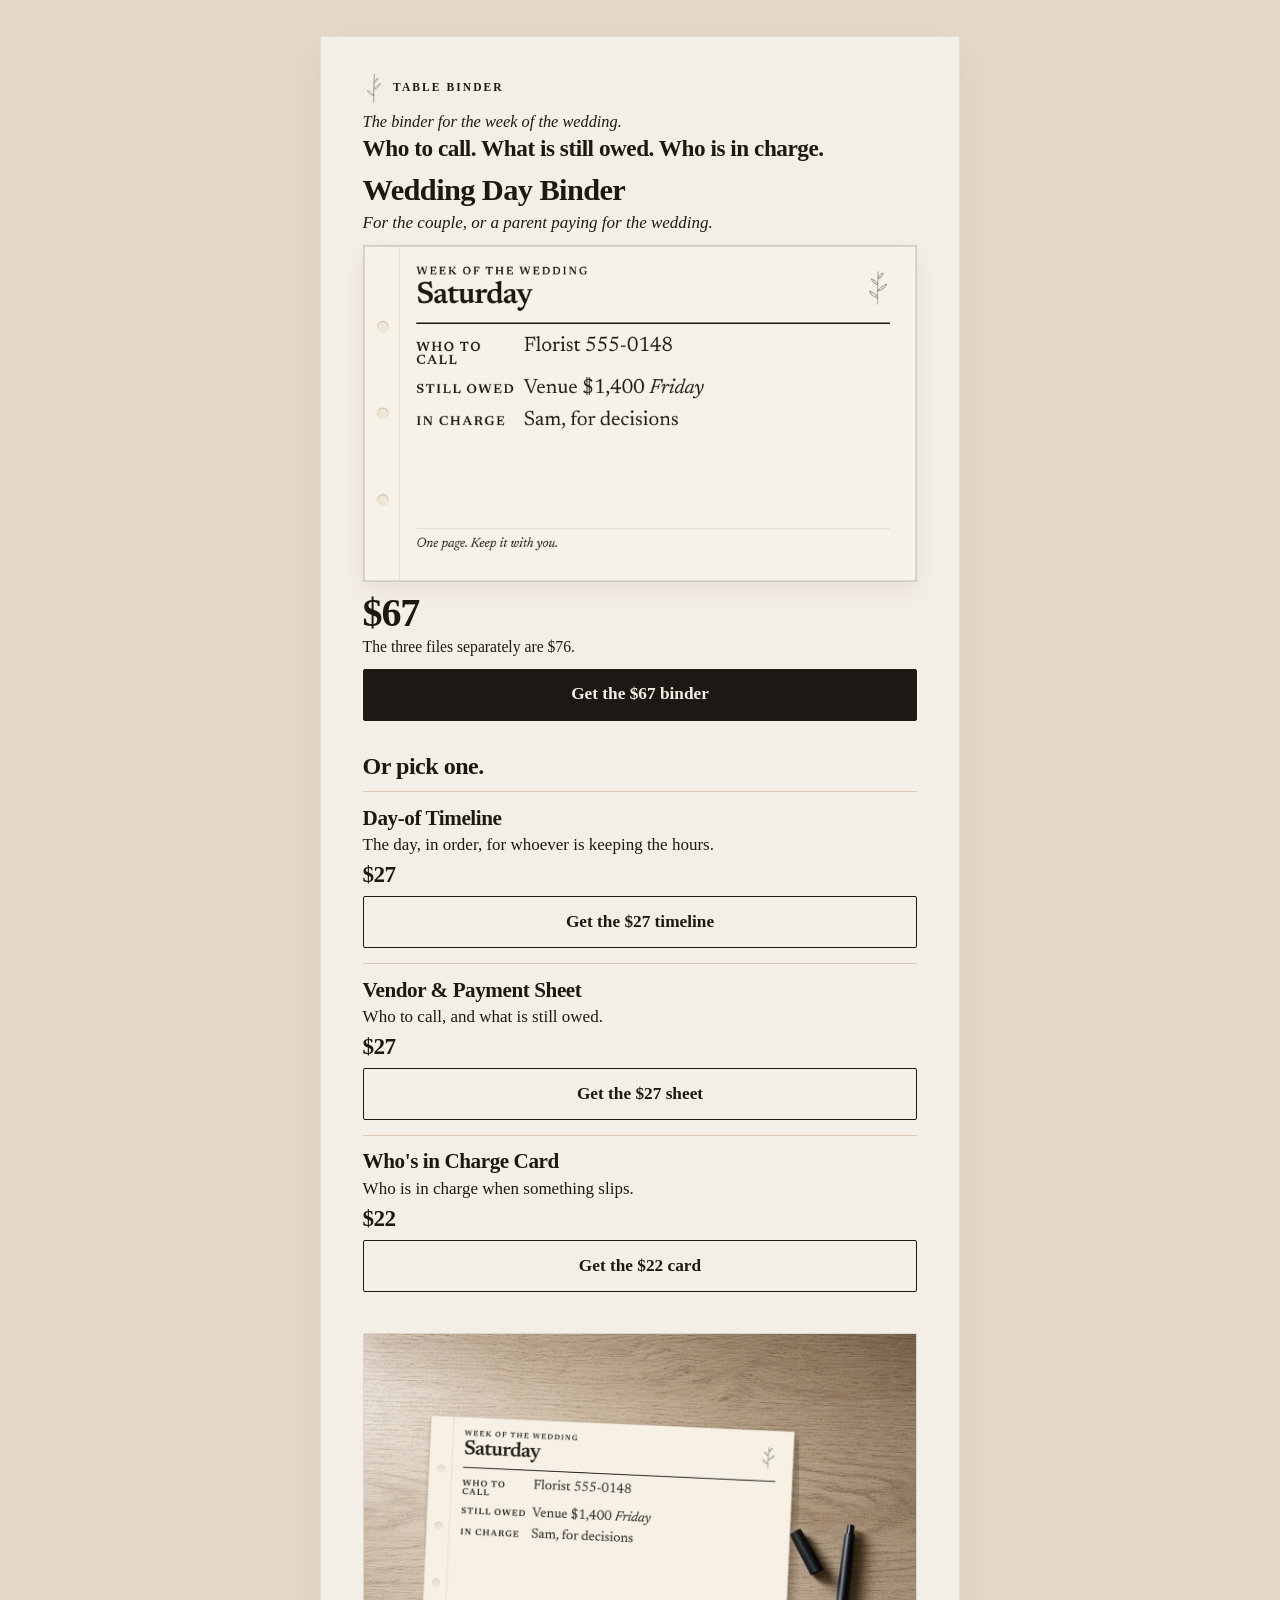
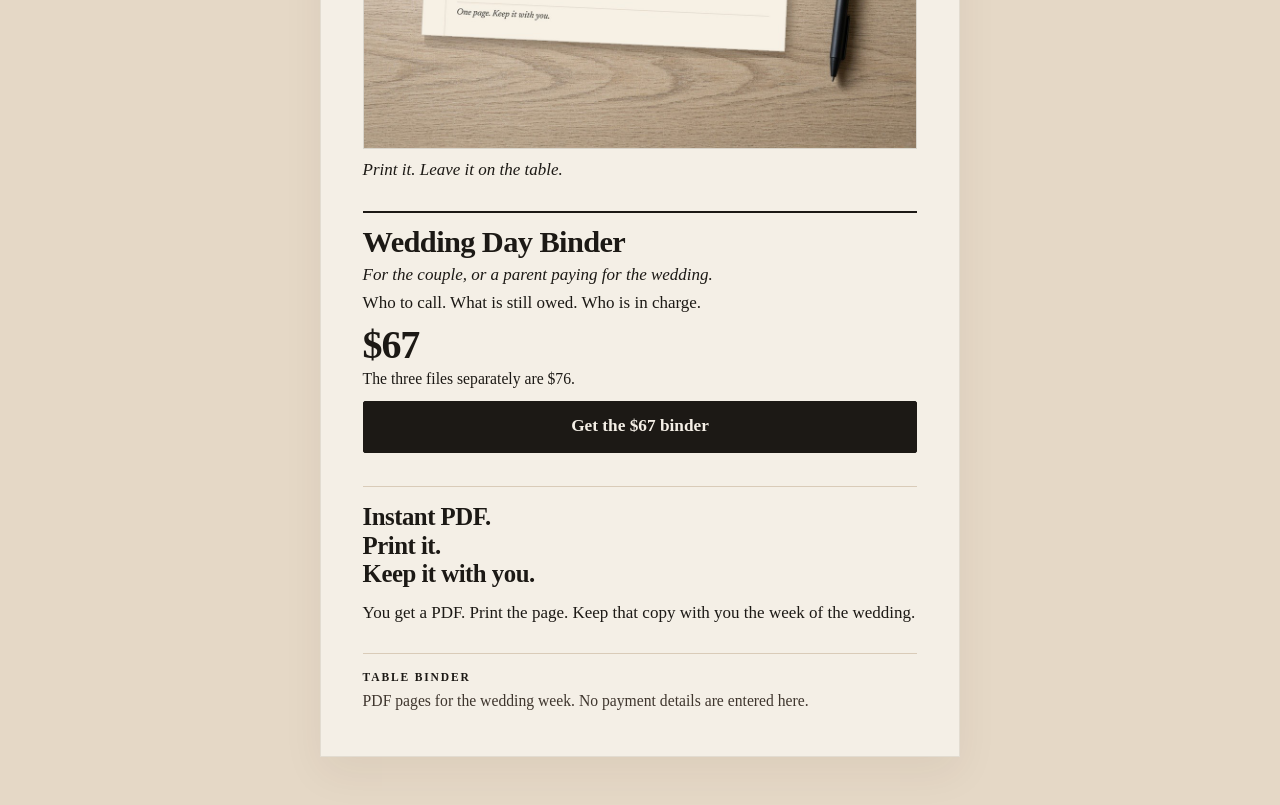
==== index.html @ ec1f790f "Show the binder page before the price and the buy button. The first screen now leads with a readable" ====
<!DOCTYPE html>
<html lang="en">
<head>
  <meta charset="utf-8">
  <meta name="viewport" content="width=device-width, initial-scale=1">
  <meta name="theme-color" content="#f4efe6">
  <meta name="description" content="The binder for the week of the wedding. Who to call, what is still owed, who is in charge. Wedding Day Binder, $67.">
  <title>Table Binder — Wedding Day Binder</title>
  <link rel="icon" href="favicon.svg" type="image/svg+xml">
  <link rel="preload" href="fonts/newsreader-latin-600-normal.woff2" as="font" type="font/woff2" crossorigin>
  <link rel="preload" href="fonts/newsreader-latin-400-normal.woff2" as="font" type="font/woff2" crossorigin>
  <link rel="preload" href="images/binder-cover.png" as="image">
  <link rel="stylesheet" href="styles.css">
</head>
<body>
  <div class="sheet">
    <header class="masthead">
      <svg class="sprig" viewBox="0 0 64 104" aria-hidden="true" focusable="false">
        <g fill="none" stroke="currentColor" stroke-linecap="round" stroke-linejoin="round">
          <path stroke-width="1.6" d="M32 100c-.6-24-.4-48 2-90"/>
          <path stroke-width="1.4" d="M32 78c-10-2-18-8-20-16 7 2 14 7 20 14"/>
          <path stroke-width="1.4" d="M33 58c11-3 18-10 20-18-7 3-13 8-20 15"/>
          <path stroke-width="1.3" d="M33 36c4-8 9-13 12-13-2 6-5 11-10 15"/>
        </g>
      </svg>
      <p class="brand">Table Binder</p>
    </header>

    <p class="week-line">The binder for the week of the wedding.</p>
    <p class="panic">Who to call. What is still owed. Who is in charge.</p>

    <main>
      <article class="pack" id="binder">
        <h1 class="offer-name">Wedding Day Binder</h1>
        <p class="who">For the couple, or a parent paying for the wedding.</p>
        <img class="cover" src="images/binder-cover.png" width="760" height="460" alt="A week-of binder page: who to call, what is still owed, and who is in charge.">
        <p class="price">$67</p>
        <p class="separate">The three files separately are $76.</p>
        <a class="buy" href="#binder" data-checkout="weddingDayBinder" aria-disabled="true">Get the $67 binder</a>
        <p class="checkout-note" hidden>The checkout link for this file has not been added yet.</p>
      </article>

      <section class="singles" aria-labelledby="pick-one">
        <h2 id="pick-one">Or pick one.</h2>

        <article class="single">
          <h3 class="offer-name">Day-of Timeline</h3>
          <p class="what">The day, in order, for whoever is keeping the hours.</p>
          <p class="price">$27</p>
          <a class="buy" href="#binder" data-checkout="dayOfTimeline" aria-disabled="true">Get the $27 timeline</a>
          <p class="checkout-note" hidden>The checkout link for this file has not been added yet.</p>
        </article>

        <article class="single">
          <h3 class="offer-name">Vendor &amp; Payment Sheet</h3>
          <p class="what">Who to call, and what is still owed.</p>
          <p class="price">$27</p>
          <a class="buy" href="#binder" data-checkout="vendorPaymentSheet" aria-disabled="true">Get the $27 sheet</a>
          <p class="checkout-note" hidden>The checkout link for this file has not been added yet.</p>
        </article>

        <article class="single">
          <h3 class="offer-name">Who's in Charge Card</h3>
          <p class="what">Who is in charge when something slips.</p>
          <p class="price">$22</p>
          <a class="buy" href="#binder" data-checkout="whosInChargeCard" aria-disabled="true">Get the $22 card</a>
          <p class="checkout-note" hidden>The checkout link for this file has not been added yet.</p>
        </article>
      </section>

      <figure class="table-shot">
        <img src="images/binder-on-table.jpg" width="1152" height="864" alt="The same binder page on a kitchen table, with a pen beside it." loading="lazy">
        <figcaption>Print it. Leave it on the table.</figcaption>
      </figure>

      <article class="pack pack-again">
        <h2 class="offer-name">Wedding Day Binder</h2>
        <p class="who">For the couple, or a parent paying for the wedding.</p>
        <p class="what">Who to call. What is still owed. Who is in charge.</p>
        <p class="price">$67</p>
        <p class="separate">The three files separately are $76.</p>
        <a class="buy" href="#binder" data-checkout="weddingDayBinder" aria-disabled="true">Get the $67 binder</a>
        <p class="checkout-note" hidden>The checkout link for this file has not been added yet.</p>
      </article>

      <section class="keep" aria-labelledby="keep-heading">
        <h2 id="keep-heading">
          <span>Instant PDF.</span>
          <span>Print it.</span>
          <span>Keep it with you.</span>
        </h2>
        <p>You get a PDF. Print the page. Keep that copy with you the week of the wedding.</p>
      </section>
    </main>

    <footer class="colophon">
      <p class="colophon-name">Table Binder</p>
      <p>PDF pages for the wedding week. No payment details are entered here.</p>
    </footer>
  </div>

  <script src="checkout.config.js"></script>
  <script src="main.js"></script>
</body>
</html>
---- styles.css ----
@font-face {
  font-family: "Newsreader";
  font-style: normal;
  font-weight: 400;
  font-display: swap;
  src: url("fonts/newsreader-latin-400-normal.woff2") format("woff2");
}

@font-face {
  font-family: "Newsreader";
  font-style: italic;
  font-weight: 400;
  font-display: swap;
  src: url("fonts/newsreader-latin-400-italic.woff2") format("woff2");
}

@font-face {
  font-family: "Newsreader";
  font-style: normal;
  font-weight: 600;
  font-display: swap;
  src: url("fonts/newsreader-latin-600-normal.woff2") format("woff2");
}

:root {
  color-scheme: light;
  --paper: #f4efe6;
  --table: #e5d8c6;
  --ink: #1c1915;
  --ink-soft: #3f362e;
  --rule: #d9cbb8;
  --stem: #4a5240;
  --serif: "Newsreader", "Iowan Old Style", Palatino, "Palatino Linotype", "Liberation Serif", Georgia, serif;
}

*,
*::before,
*::after {
  box-sizing: border-box;
}

body {
  margin: 0;
  background: var(--paper);
  color: var(--ink);
  font-family: var(--serif);
  font-size: 1.0625rem;
  font-weight: 400;
  line-height: 1.4;
}

h1,
h2,
h3,
p {
  margin: 0;
}

img {
  max-width: 100%;
  height: auto;
}

::selection {
  background: #e4d3b6;
  color: var(--ink);
}

.sheet {
  min-height: 100vh;
  max-width: 40rem;
  margin: 0 auto;
  padding: 0.85rem 1rem calc(2.5rem + env(safe-area-inset-bottom));
  background-color: var(--paper);
}

.masthead {
  display: flex;
  align-items: center;
  gap: 0.55rem;
  margin-bottom: 0.45rem;
}

.sprig {
  width: 1.35rem;
  height: 2.05rem;
  color: var(--stem);
  flex: none;
}

.brand {
  font-size: 0.72rem;
  font-weight: 600;
  letter-spacing: 0.18em;
  text-transform: uppercase;
}

.week-line {
  font-size: 1.02rem;
  font-style: italic;
  line-height: 1.3;
}

.panic {
  margin: 0.2rem 0 0.7rem;
  font-size: 1.28rem;
  font-weight: 600;
  letter-spacing: -0.02em;
  line-height: 1.2;
}

.pack .offer-name,
.single .offer-name {
  font-weight: 600;
  letter-spacing: -0.02em;
  line-height: 1.1;
}

.pack .offer-name {
  font-size: 1.7rem;
}

.who,
.what {
  margin-top: 0.28rem;
  line-height: 1.3;
}

.who {
  font-style: italic;
}

.cover {
  display: block;
  width: 100%;
  margin-top: 0.7rem;
  border: 1px solid rgba(28, 25, 21, 0.16);
  box-shadow: 0 8px 18px rgba(60, 36, 14, 0.08);
}

.price {
  margin-top: 0.7rem;
  font-weight: 600;
  letter-spacing: -0.03em;
  line-height: 1;
  font-variant-numeric: lining-nums;
}

.pack .price {
  font-size: 2.5rem;
}

.separate {
  margin-top: 0.28rem;
  font-size: 0.98rem;
  line-height: 1.3;
}

.buy {
  display: block;
  margin-top: 0.7rem;
  padding: 0.9rem 1rem;
  border: 1px solid var(--ink);
  border-radius: 2px;
  background: var(--ink);
  color: var(--paper);
  font-family: inherit;
  font-size: 1.08rem;
  font-weight: 600;
  line-height: 1.2;
  text-align: center;
  text-decoration: none;
  font-variant-numeric: lining-nums;
}

.buy:hover {
  background: #322b25;
}

.single .buy {
  background: transparent;
  color: var(--ink);
}

.single .buy:hover {
  background: rgba(28, 25, 21, 0.05);
}

.buy:focus-visible {
  outline: 2px solid var(--ink);
  outline-offset: 3px;
}

.checkout-note {
  margin-top: 0.6rem;
  font-style: italic;
  line-height: 1.35;
}

.singles {
  margin: 2rem 0 1.6rem;
}

#pick-one {
  margin-bottom: 0.7rem;
  font-size: 1.5rem;
  font-weight: 600;
  letter-spacing: -0.02em;
  line-height: 1.15;
}

.single {
  border-top: 1px solid var(--rule);
  padding: 0.9rem 0 0.1rem;
}

.single .offer-name {
  font-size: 1.32rem;
}

.single .price {
  font-size: 1.45rem;
  margin-top: 0.4rem;
}

.single .buy {
  margin-top: 0.65rem;
  margin-bottom: 0.85rem;
}

.table-shot {
  margin: 0 0 1.8rem;
}

.table-shot img {
  display: block;
  width: 100%;
  border: 1px solid rgba(28, 25, 21, 0.12);
}

.table-shot figcaption {
  margin-top: 0.55rem;
  font-style: italic;
}

.pack-again {
  border-top: 2px solid var(--ink);
  padding-top: 0.85rem;
}

.pack-again .what {
  margin-top: 0.35rem;
}

.keep {
  margin-top: 2.1rem;
  padding-top: 1rem;
  border-top: 1px solid var(--rule);
}

#keep-heading {
  font-size: 1.55rem;
  font-weight: 600;
  letter-spacing: -0.02em;
  line-height: 1.15;
}

#keep-heading span {
  display: block;
}

.keep p {
  margin-top: 0.75rem;
}

.colophon {
  margin-top: 1.8rem;
  padding-top: 0.9rem;
  border-top: 1px solid var(--rule);
  color: var(--ink-soft);
  font-size: 0.98rem;
}

.colophon-name {
  margin-bottom: 0.3rem;
  color: var(--ink);
  font-size: 0.72rem;
  font-weight: 600;
  letter-spacing: 0.16em;
  text-transform: uppercase;
}

@media (min-width: 720px) {
  body {
    background: var(--table);
    padding: 2.25rem 1.5rem 3rem;
  }

  .sheet {
    min-height: 0;
    padding: 2.1rem 2.6rem 2.8rem;
    border: 1px solid rgba(70, 48, 24, 0.1);
    box-shadow: 0 16px 40px rgba(70, 42, 16, 0.06);
  }

  .panic {
    font-size: 1.45rem;
  }

  .pack .offer-name {
    font-size: 1.9rem;
  }
}

@media (max-width: 359px) {
  .panic {
    font-size: 1.12rem;
  }

  .pack .offer-name {
    font-size: 1.5rem;
  }

  .pack .price {
    font-size: 2.15rem;
  }
}
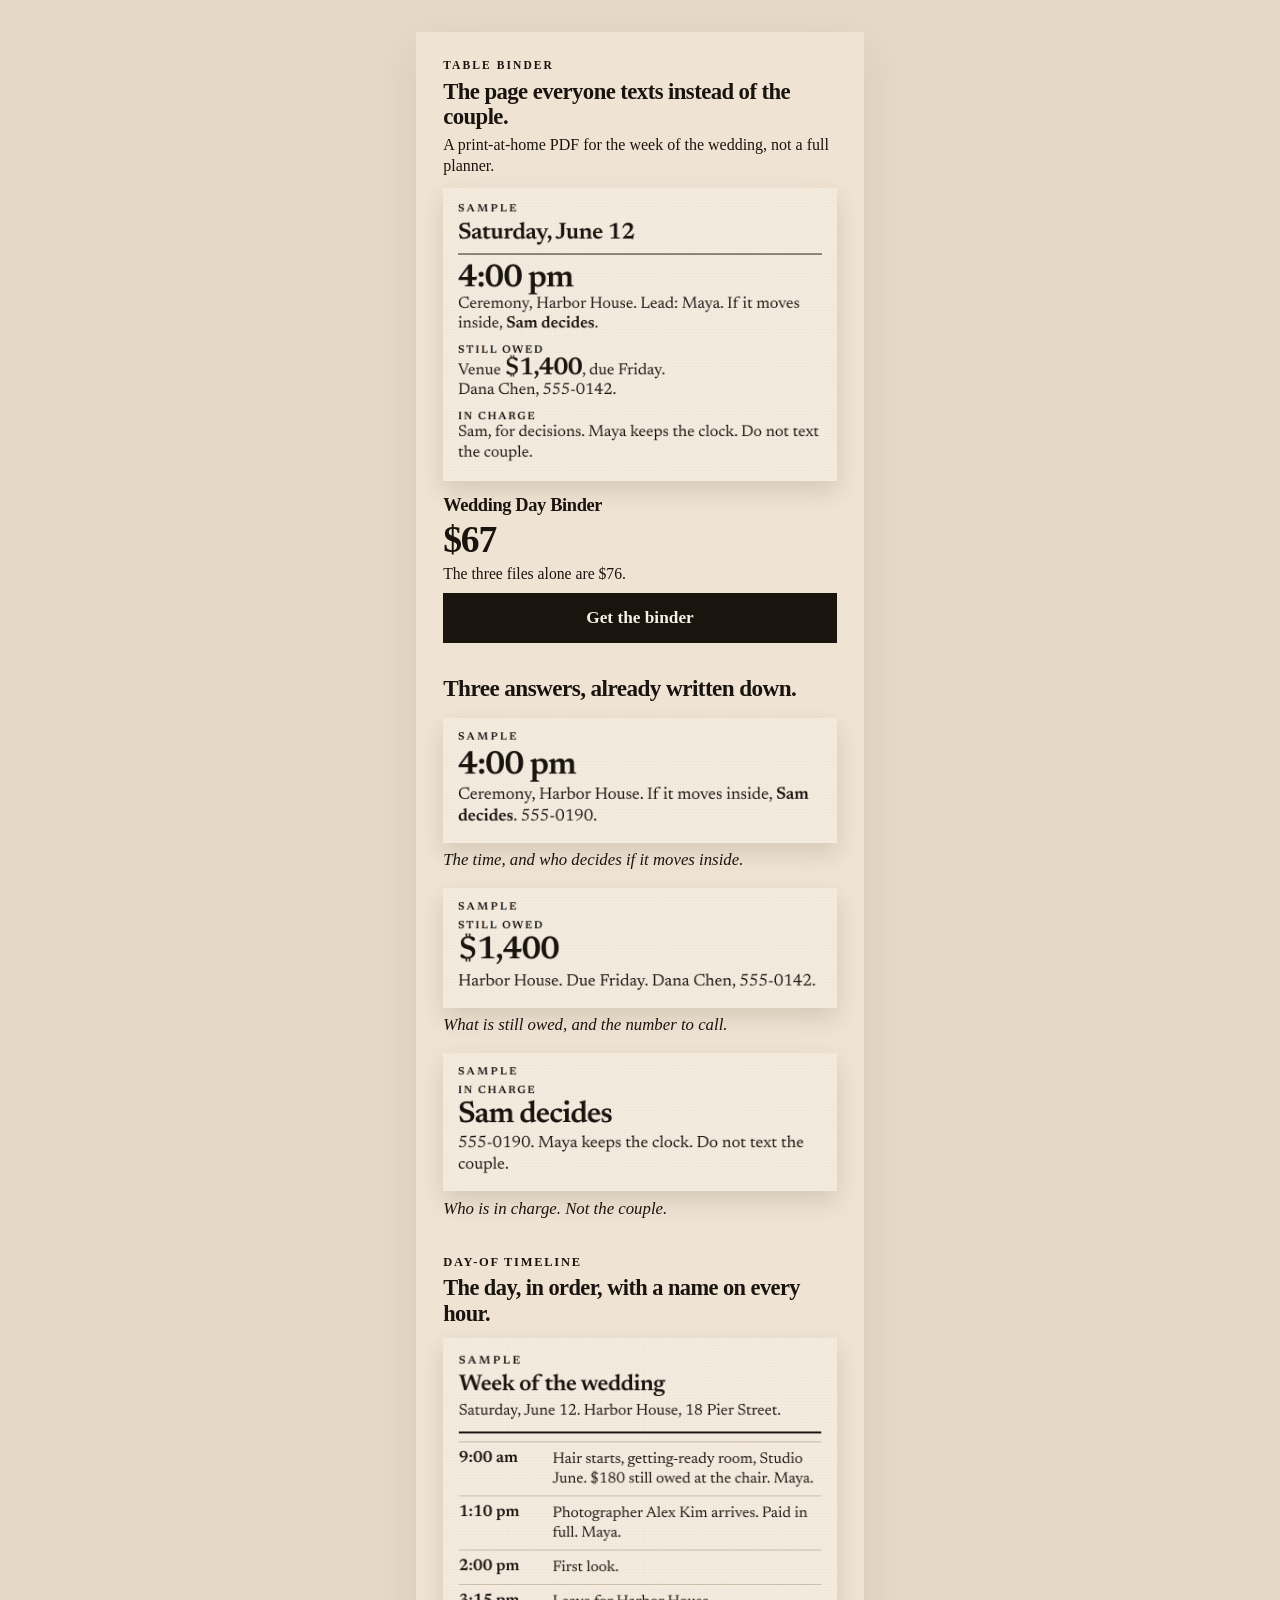
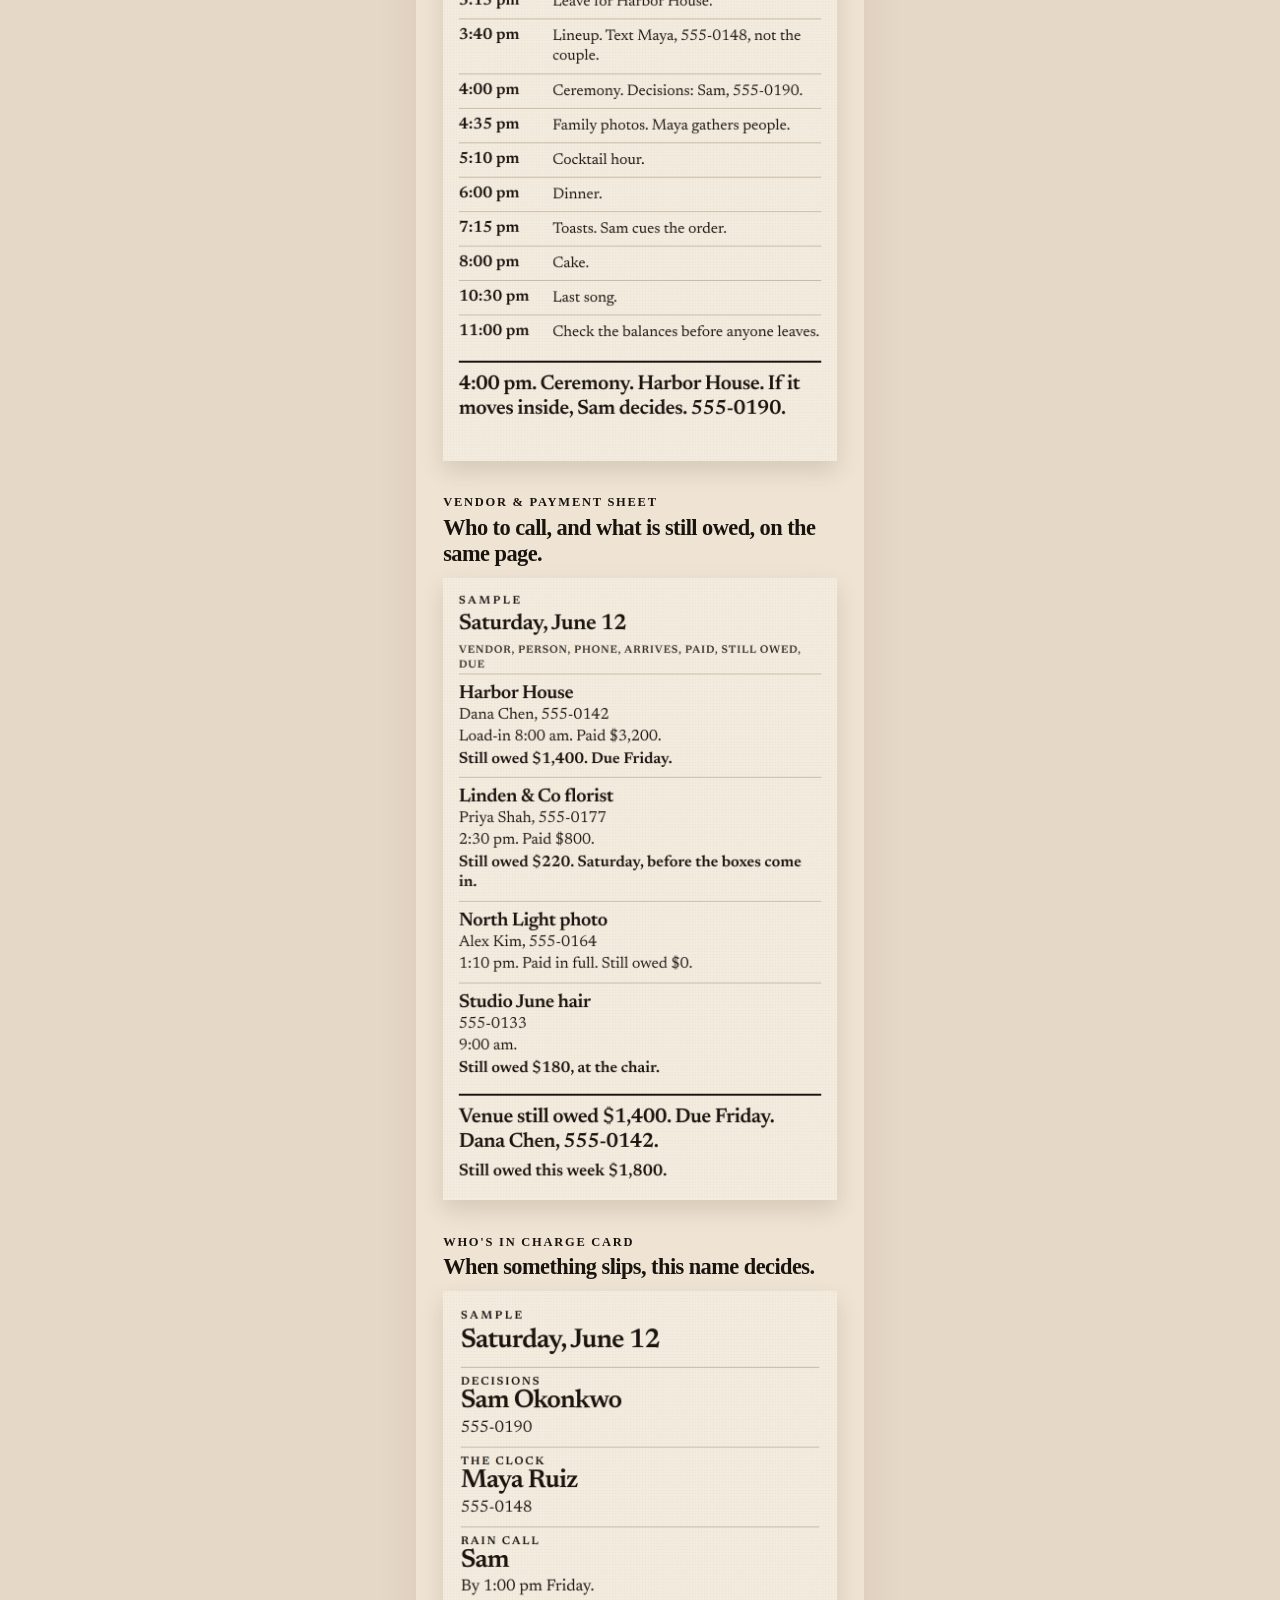
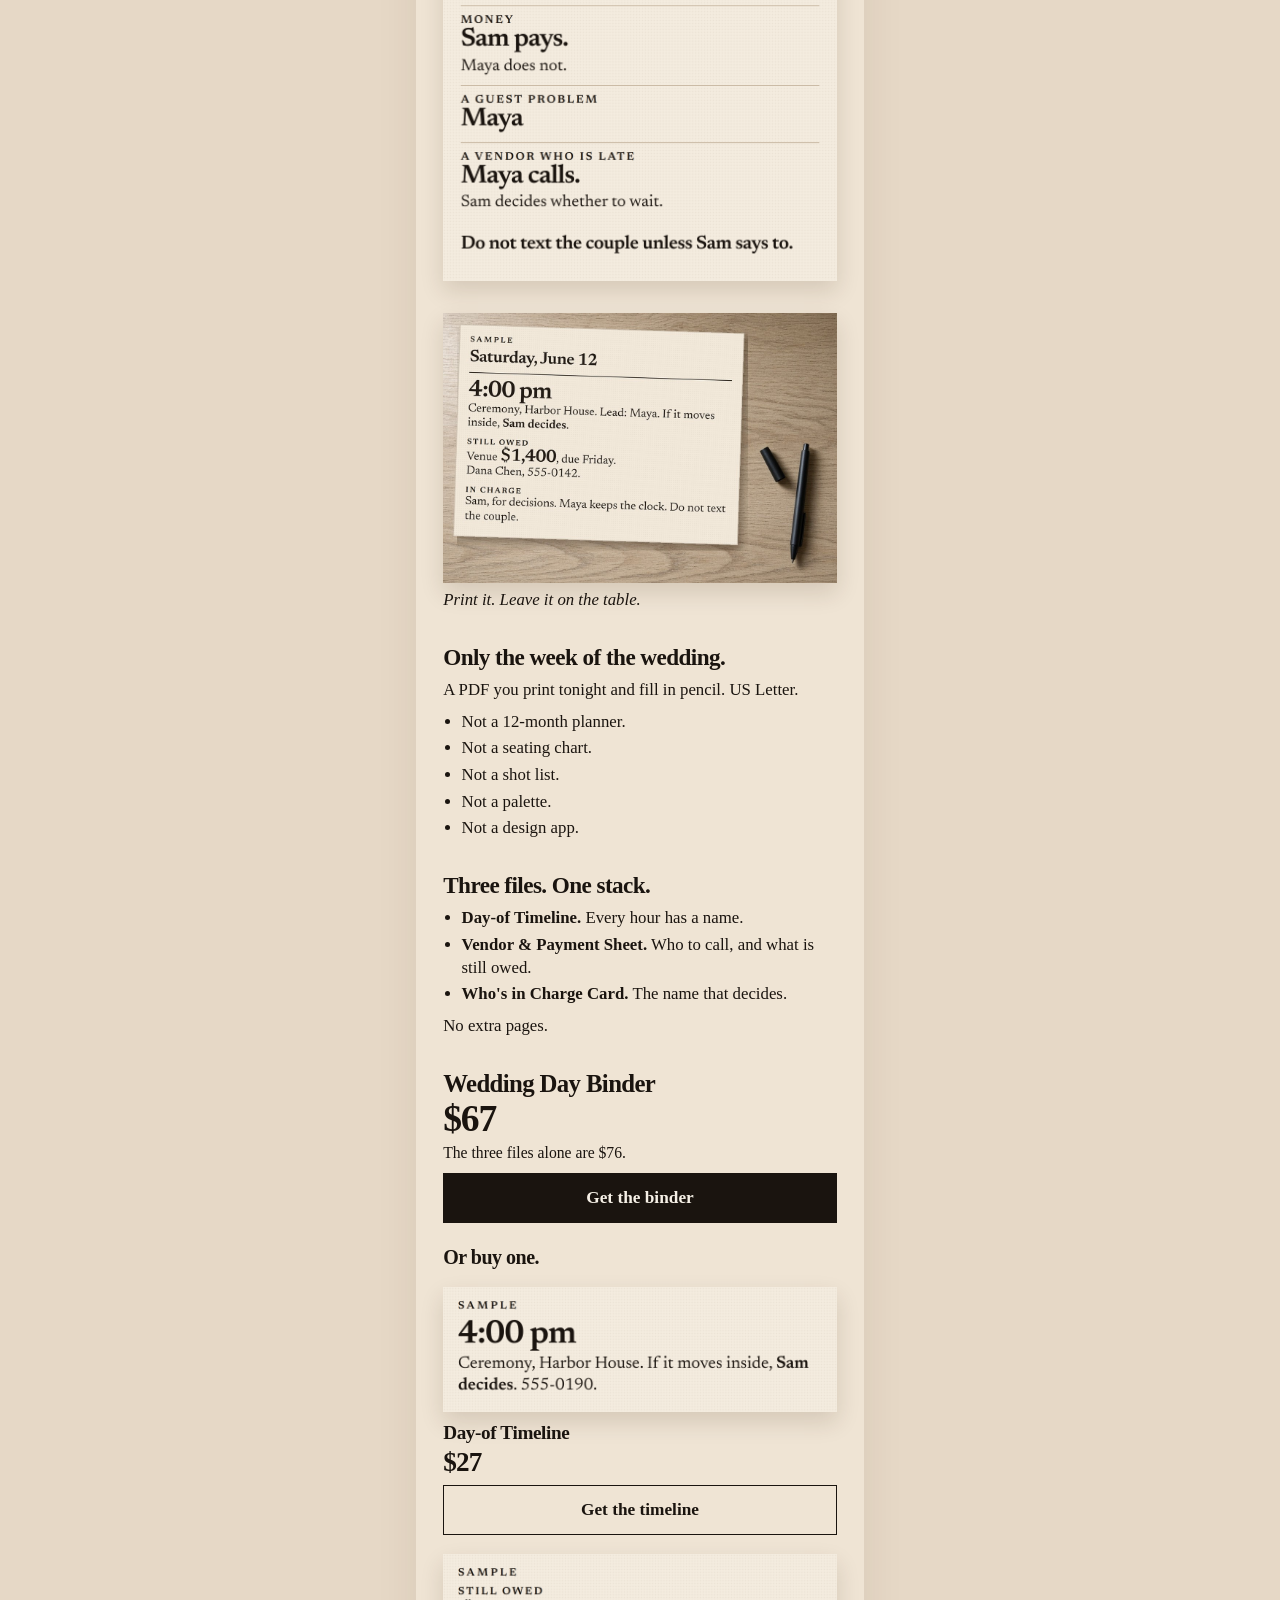
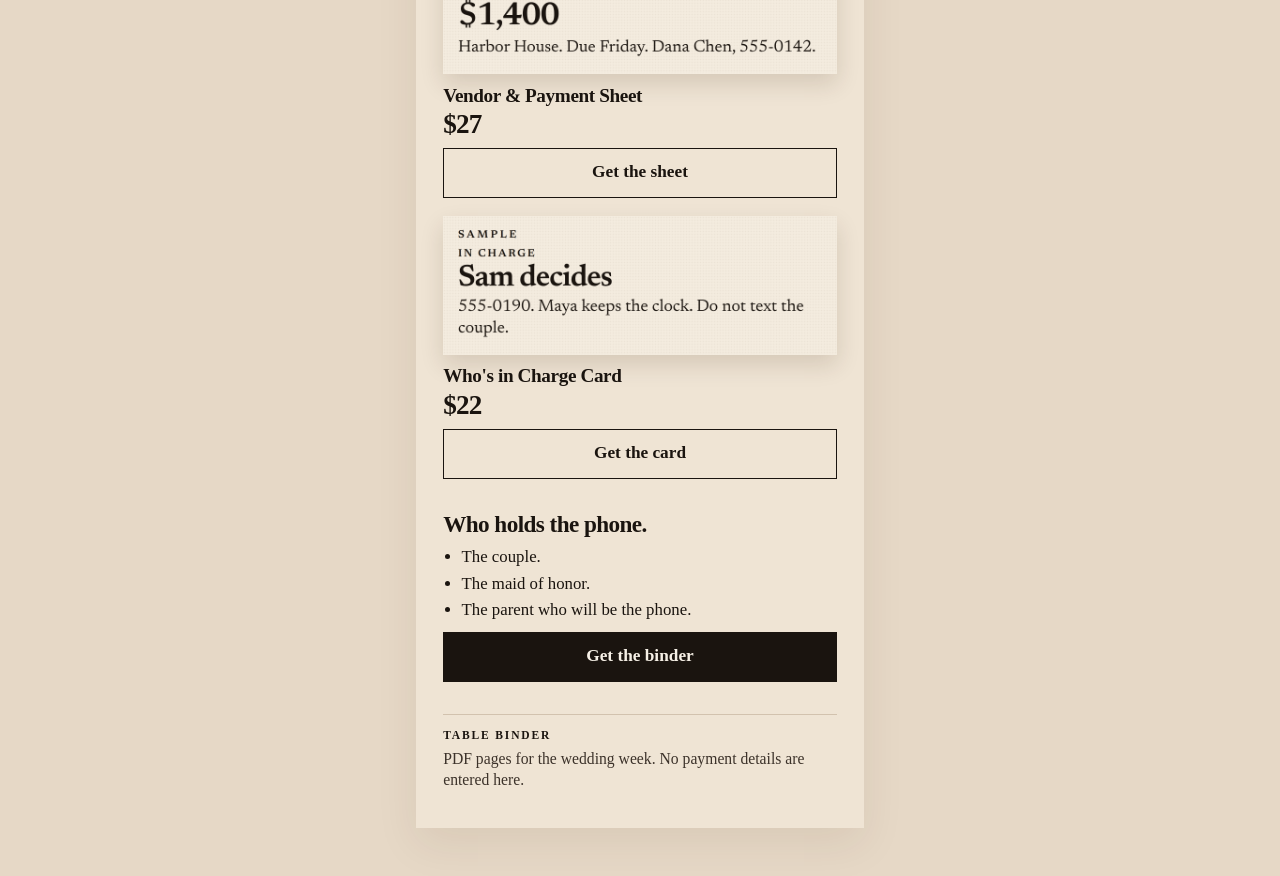
==== commit b48310b3: "Replace the blank sheet with a readable Saturday page. The first screen now shows 4:00 pm, Sam decid" ====
--- a/index.html
+++ b/index.html
@@ -3,93 +3,137 @@
 <head>
   <meta charset="utf-8">
   <meta name="viewport" content="width=device-width, initial-scale=1">
-  <meta name="theme-color" content="#f4efe6">
-  <meta name="description" content="The binder for the week of the wedding. Who to call, what is still owed, who is in charge. Wedding Day Binder, $67.">
+  <meta name="theme-color" content="#e7dccb">
+  <meta name="description" content="The page everyone texts instead of the couple. A print-at-home PDF for the week of the wedding. Wedding Day Binder, $67.">
   <title>Table Binder — Wedding Day Binder</title>
   <link rel="icon" href="favicon.svg" type="image/svg+xml">
   <link rel="preload" href="fonts/newsreader-latin-600-normal.woff2" as="font" type="font/woff2" crossorigin>
   <link rel="preload" href="fonts/newsreader-latin-400-normal.woff2" as="font" type="font/woff2" crossorigin>
-  <link rel="preload" href="images/binder-cover.png" as="image">
+  <link rel="preload" href="images/hero.png" as="image">
   <link rel="stylesheet" href="styles.css">
 </head>
 <body>
   <div class="sheet">
     <header class="masthead">
-      <svg class="sprig" viewBox="0 0 64 104" aria-hidden="true" focusable="false">
-        <g fill="none" stroke="currentColor" stroke-linecap="round" stroke-linejoin="round">
-          <path stroke-width="1.6" d="M32 100c-.6-24-.4-48 2-90"/>
-          <path stroke-width="1.4" d="M32 78c-10-2-18-8-20-16 7 2 14 7 20 14"/>
-          <path stroke-width="1.4" d="M33 58c11-3 18-10 20-18-7 3-13 8-20 15"/>
-          <path stroke-width="1.3" d="M33 36c4-8 9-13 12-13-2 6-5 11-10 15"/>
-        </g>
-      </svg>
       <p class="brand">Table Binder</p>
     </header>
 
-    <p class="week-line">The binder for the week of the wedding.</p>
-    <p class="panic">Who to call. What is still owed. Who is in charge.</p>
-
     <main>
-      <article class="pack" id="binder">
-        <h1 class="offer-name">Wedding Day Binder</h1>
-        <p class="who">For the couple, or a parent paying for the wedding.</p>
-        <img class="cover" src="images/binder-cover.png" width="760" height="460" alt="A week-of binder page: who to call, what is still owed, and who is in charge.">
+      <article class="hero" id="binder">
+        <h1>The page everyone texts instead of the couple.</h1>
+        <p class="dek">A print-at-home PDF for the week of the wedding, not a full planner.</p>
+        <img class="paper" src="images/hero.png" width="1680" height="1252" alt="Sample Saturday, June 12. 4:00 pm ceremony at Harbor House. If it moves inside, Sam decides. Venue still owed $1,400. Dana Chen, 555-0142.">
+        <p class="offer-name">Wedding Day Binder</p>
         <p class="price">$67</p>
-        <p class="separate">The three files separately are $76.</p>
-        <a class="buy" href="#binder" data-checkout="weddingDayBinder" aria-disabled="true">Get the $67 binder</a>
+        <p class="alone">The three files alone are $76.</p>
+        <a class="buy" href="#binder" data-checkout="weddingDayBinder" aria-disabled="true">Get the binder</a>
         <p class="checkout-note" hidden>The checkout link for this file has not been added yet.</p>
       </article>
 
-      <section class="singles" aria-labelledby="pick-one">
-        <h2 id="pick-one">Or pick one.</h2>
+      <section class="answers" aria-labelledby="answers-heading">
+        <h2 id="answers-heading">Three answers, already written down.</h2>
+        <figure>
+          <img class="paper" src="images/crop-time.png" width="1680" height="532" alt="Sample. 4:00 pm ceremony at Harbor House. If it moves inside, Sam decides. 555-0190.">
+          <figcaption>The time, and who decides if it moves inside.</figcaption>
+        </figure>
+        <figure>
+          <img class="paper" src="images/crop-money.png" width="1680" height="512" alt="Sample. Still owed $1,400 to Harbor House, due Friday. Dana Chen, 555-0142.">
+          <figcaption>What is still owed, and the number to call.</figcaption>
+        </figure>
+        <figure>
+          <img class="paper" src="images/crop-charge.png" width="1680" height="592" alt="Sample. Sam decides, 555-0190. Maya keeps the clock. Do not text the couple.">
+          <figcaption>Who is in charge. Not the couple.</figcaption>
+        </figure>
+      </section>
+
+      <section class="doc" id="timeline" aria-labelledby="timeline-heading">
+        <p class="file">Day-of Timeline</p>
+        <h2 id="timeline-heading">The day, in order, with a name on every hour.</h2>
+        <img class="paper" src="images/timeline.png" width="1600" height="2940" alt="Sample Saturday, June 12 timeline at Harbor House, from 9:00 am hair to 11:00 pm. 4:00 pm ceremony. If it moves inside, Sam decides, 555-0190.">
+      </section>
+
+      <section class="doc" id="payments" aria-labelledby="payments-heading">
+        <p class="file">Vendor &amp; Payment Sheet</p>
+        <h2 id="payments-heading">Who to call, and what is still owed, on the same page.</h2>
+        <img class="paper" src="images/payments.png" width="1600" height="2528" alt="Sample payment sheet. Harbor House still owed $1,400, due Friday, Dana Chen 555-0142. Still owed this week $1,800.">
+      </section>
+
+      <section class="doc" id="card" aria-labelledby="card-heading">
+        <p class="file">Who's in Charge Card</p>
+        <h2 id="card-heading">When something slips, this name decides.</h2>
+        <img class="paper" src="images/card.png" width="1600" height="2396" alt="Sample card. Decisions: Sam Okonkwo, 555-0190. The clock: Maya Ruiz, 555-0148. Do not text the couple unless Sam says to.">
+      </section>
+
+      <figure class="table-shot">
+        <img src="images/on-table.jpg" width="1080" height="740" alt="The same Saturday page on a bare wood table, with a pen. 4:00 pm and $1,400 are on the page.">
+        <figcaption>Print it. Leave it on the table.</figcaption>
+      </figure>
+
+      <section class="limits" aria-labelledby="limits-heading">
+        <h2 id="limits-heading">Only the week of the wedding.</h2>
+        <p>A PDF you print tonight and fill in pencil. US Letter.</p>
+        <ul>
+          <li>Not a 12-month planner.</li>
+          <li>Not a seating chart.</li>
+          <li>Not a shot list.</li>
+          <li>Not a palette.</li>
+          <li>Not a design app.</li>
+        </ul>
+      </section>
+
+      <section class="stack" aria-labelledby="stack-heading">
+        <h2 id="stack-heading">Three files. One stack.</h2>
+        <ul>
+          <li><strong>Day-of Timeline.</strong> Every hour has a name.</li>
+          <li><strong>Vendor &amp; Payment Sheet.</strong> Who to call, and what is still owed.</li>
+          <li><strong>Who's in Charge Card.</strong> The name that decides.</li>
+        </ul>
+        <p>No extra pages.</p>
+      </section>
+
+      <section class="again" aria-labelledby="again-heading">
+        <h2 id="again-heading">Wedding Day Binder</h2>
+        <p class="price">$67</p>
+        <p class="alone">The three files alone are $76.</p>
+        <a class="buy" href="#binder" data-checkout="weddingDayBinder" aria-disabled="true">Get the binder</a>
+        <p class="checkout-note" hidden>The checkout link for this file has not been added yet.</p>
+
+        <h3 class="or">Or buy one.</h3>
 
         <article class="single">
-          <h3 class="offer-name">Day-of Timeline</h3>
-          <p class="what">The day, in order, for whoever is keeping the hours.</p>
+          <img class="paper" src="images/crop-time.png" width="1680" height="532" alt="Sample crop of the 4:00 pm ceremony line.">
+          <h3>Day-of Timeline</h3>
           <p class="price">$27</p>
-          <a class="buy" href="#binder" data-checkout="dayOfTimeline" aria-disabled="true">Get the $27 timeline</a>
+          <a class="buy" href="#timeline" data-checkout="dayOfTimeline" aria-disabled="true">Get the timeline</a>
           <p class="checkout-note" hidden>The checkout link for this file has not been added yet.</p>
         </article>
 
         <article class="single">
-          <h3 class="offer-name">Vendor &amp; Payment Sheet</h3>
-          <p class="what">Who to call, and what is still owed.</p>
+          <img class="paper" src="images/crop-money.png" width="1680" height="512" alt="Sample crop of the $1,400 still owed to Harbor House.">
+          <h3>Vendor &amp; Payment Sheet</h3>
           <p class="price">$27</p>
-          <a class="buy" href="#binder" data-checkout="vendorPaymentSheet" aria-disabled="true">Get the $27 sheet</a>
+          <a class="buy" href="#payments" data-checkout="vendorPaymentSheet" aria-disabled="true">Get the sheet</a>
           <p class="checkout-note" hidden>The checkout link for this file has not been added yet.</p>
         </article>
 
         <article class="single">
-          <h3 class="offer-name">Who's in Charge Card</h3>
-          <p class="what">Who is in charge when something slips.</p>
+          <img class="paper" src="images/crop-charge.png" width="1680" height="592" alt="Sample crop. Sam decides. 555-0190.">
+          <h3>Who's in Charge Card</h3>
           <p class="price">$22</p>
-          <a class="buy" href="#binder" data-checkout="whosInChargeCard" aria-disabled="true">Get the $22 card</a>
+          <a class="buy" href="#card" data-checkout="whosInChargeCard" aria-disabled="true">Get the card</a>
           <p class="checkout-note" hidden>The checkout link for this file has not been added yet.</p>
         </article>
       </section>
 
-      <figure class="table-shot">
-        <img src="images/binder-on-table.jpg" width="1152" height="864" alt="The same binder page on a kitchen table, with a pen beside it." loading="lazy">
-        <figcaption>Print it. Leave it on the table.</figcaption>
-      </figure>
-
-      <article class="pack pack-again">
-        <h2 class="offer-name">Wedding Day Binder</h2>
-        <p class="who">For the couple, or a parent paying for the wedding.</p>
-        <p class="what">Who to call. What is still owed. Who is in charge.</p>
-        <p class="price">$67</p>
-        <p class="separate">The three files separately are $76.</p>
-        <a class="buy" href="#binder" data-checkout="weddingDayBinder" aria-disabled="true">Get the $67 binder</a>
+      <section class="who" aria-labelledby="who-heading">
+        <h2 id="who-heading">Who holds the phone.</h2>
+        <ul>
+          <li>The couple.</li>
+          <li>The maid of honor.</li>
+          <li>The parent who will be the phone.</li>
+        </ul>
+        <a class="buy" href="#binder" data-checkout="weddingDayBinder" aria-disabled="true">Get the binder</a>
         <p class="checkout-note" hidden>The checkout link for this file has not been added yet.</p>
-      </article>
-
-      <section class="keep" aria-labelledby="keep-heading">
-        <h2 id="keep-heading">
-          <span>Instant PDF.</span>
-          <span>Print it.</span>
-          <span>Keep it with you.</span>
-        </h2>
-        <p>You get a PDF. Print the page. Keep that copy with you the week of the wedding.</p>
       </section>
     </main>
 
@@ -98,7 +142,6 @@
       <p>PDF pages for the wedding week. No payment details are entered here.</p>
     </footer>
   </div>
-
   <script src="checkout.config.js"></script>
   <script src="main.js"></script>
 </body>
--- a/styles.css
+++ b/styles.css
@@ -24,68 +24,42 @@
 
 :root {
   color-scheme: light;
-  --paper: #f4efe6;
-  --table: #e5d8c6;
-  --ink: #1c1915;
-  --ink-soft: #3f362e;
-  --rule: #d9cbb8;
-  --stem: #4a5240;
-  --serif: "Newsreader", "Iowan Old Style", Palatino, "Palatino Linotype", "Liberation Serif", Georgia, serif;
+  --room: #e6d8c6;
+  --sheet: #efe4d4;
+  --ink: #1a140f;
+  --soft: #3c322a;
+  --rule: #d2c2ae;
+  --serif: "Newsreader", Palatino, "Palatino Linotype", Georgia, serif;
 }
 
 *,
 *::before,
-*::after {
-  box-sizing: border-box;
-}
+*::after { box-sizing: border-box; }
 
 body {
   margin: 0;
-  background: var(--paper);
+  background: var(--room);
   color: var(--ink);
   font-family: var(--serif);
-  font-size: 1.0625rem;
-  font-weight: 400;
-  line-height: 1.4;
-}
-
-h1,
-h2,
-h3,
-p {
-  margin: 0;
-}
-
-img {
-  max-width: 100%;
-  height: auto;
-}
-
-::selection {
-  background: #e4d3b6;
-  color: var(--ink);
-}
+  font-size: 1.05rem;
+  line-height: 1.35;
+  font-variant-numeric: lining-nums;
+}
+
+h1, h2, h3, p, ul, figure { margin: 0; }
+
+img { max-width: 100%; height: auto; }
+
+ul { padding-left: 1.15rem; }
+
+li + li { margin-top: 0.25rem; }
 
 .sheet {
+  max-width: 28rem;
+  margin: 0 auto;
+  padding: 0.7rem 0.85rem calc(2.4rem + env(safe-area-inset-bottom));
+  background: var(--sheet);
   min-height: 100vh;
-  max-width: 40rem;
-  margin: 0 auto;
-  padding: 0.85rem 1rem calc(2.5rem + env(safe-area-inset-bottom));
-  background-color: var(--paper);
-}
-
-.masthead {
-  display: flex;
-  align-items: center;
-  gap: 0.55rem;
-  margin-bottom: 0.45rem;
-}
-
-.sprig {
-  width: 1.35rem;
-  height: 2.05rem;
-  color: var(--stem);
-  flex: none;
 }
 
 .brand {
@@ -95,86 +69,71 @@
   text-transform: uppercase;
 }
 
-.week-line {
-  font-size: 1.02rem;
-  font-style: italic;
+.hero h1 {
+  margin-top: 0.35rem;
+  font-size: 1.42rem;
+  font-weight: 600;
+  letter-spacing: -0.025em;
+  line-height: 1.12;
+}
+
+.dek {
+  margin-top: 0.35rem;
+  font-size: 1rem;
   line-height: 1.3;
 }
 
-.panic {
-  margin: 0.2rem 0 0.7rem;
-  font-size: 1.28rem;
-  font-weight: 600;
-  letter-spacing: -0.02em;
-  line-height: 1.2;
-}
-
-.pack .offer-name,
-.single .offer-name {
-  font-weight: 600;
-  letter-spacing: -0.02em;
-  line-height: 1.1;
-}
-
-.pack .offer-name {
-  font-size: 1.7rem;
-}
-
-.who,
-.what {
-  margin-top: 0.28rem;
-  line-height: 1.3;
-}
-
-.who {
-  font-style: italic;
-}
-
-.cover {
+.paper {
   display: block;
   width: 100%;
   margin-top: 0.7rem;
-  border: 1px solid rgba(28, 25, 21, 0.16);
-  box-shadow: 0 8px 18px rgba(60, 36, 14, 0.08);
+  box-shadow: 0 10px 22px rgba(55, 32, 12, 0.14);
+}
+
+.offer-name,
+.file {
+  font-weight: 600;
+  letter-spacing: -0.02em;
+}
+
+.hero .offer-name {
+  margin-top: 0.75rem;
+  font-size: 1.15rem;
 }
 
 .price {
-  margin-top: 0.7rem;
+  margin-top: 0.15rem;
+  font-size: 2.35rem;
   font-weight: 600;
   letter-spacing: -0.03em;
   line-height: 1;
-  font-variant-numeric: lining-nums;
-}
-
-.pack .price {
-  font-size: 2.5rem;
-}
-
-.separate {
+}
+
+.alone {
   margin-top: 0.28rem;
   font-size: 0.98rem;
-  line-height: 1.3;
 }
 
 .buy {
   display: block;
-  margin-top: 0.7rem;
-  padding: 0.9rem 1rem;
+  margin-top: 0.6rem;
+  padding: 0.85rem 1rem;
   border: 1px solid var(--ink);
-  border-radius: 2px;
   background: var(--ink);
-  color: var(--paper);
+  color: #f6f0e6;
   font-family: inherit;
   font-size: 1.08rem;
   font-weight: 600;
   line-height: 1.2;
   text-align: center;
   text-decoration: none;
-  font-variant-numeric: lining-nums;
-}
-
-.buy:hover {
-  background: #322b25;
+}
+
+.buy:hover { background: #32281f; }
+
+.buy:focus-visible {
+  outline: 2px solid var(--ink);
+  outline-offset: 3px;
 }
 
 .single .buy {
@@ -182,107 +141,103 @@
   color: var(--ink);
 }
 
-.single .buy:hover {
-  background: rgba(28, 25, 21, 0.05);
-}
-
-.buy:focus-visible {
-  outline: 2px solid var(--ink);
-  outline-offset: 3px;
-}
+.single .buy:hover { background: rgba(26, 20, 15, 0.05); }
 
 .checkout-note {
-  margin-top: 0.6rem;
+  margin-top: 0.5rem;
   font-style: italic;
-  line-height: 1.35;
-}
-
-.singles {
-  margin: 2rem 0 1.6rem;
-}
-
-#pick-one {
-  margin-bottom: 0.7rem;
-  font-size: 1.5rem;
-  font-weight: 600;
-  letter-spacing: -0.02em;
+}
+
+.answers { margin-top: 2rem; }
+
+.answers h2,
+.doc h2,
+.limits h2,
+.stack h2,
+.again h2,
+.who h2,
+.or {
+  font-weight: 600;
+  letter-spacing: -0.025em;
   line-height: 1.15;
 }
 
-.single {
-  border-top: 1px solid var(--rule);
-  padding: 0.9rem 0 0.1rem;
-}
-
-.single .offer-name {
-  font-size: 1.32rem;
-}
-
-.single .price {
-  font-size: 1.45rem;
+.answers h2 { font-size: 1.45rem; }
+
+.answers figure { margin-top: 1rem; }
+
+.answers figcaption,
+.table-shot figcaption {
   margin-top: 0.4rem;
-}
-
-.single .buy {
-  margin-top: 0.65rem;
-  margin-bottom: 0.85rem;
-}
-
-.table-shot {
-  margin: 0 0 1.8rem;
-}
+  font-style: italic;
+}
+
+.doc { margin-top: 2.1rem; }
+
+.file {
+  font-size: 0.78rem;
+  letter-spacing: 0.14em;
+  text-transform: uppercase;
+}
+
+.doc h2 {
+  margin-top: 0.25rem;
+  font-size: 1.4rem;
+}
+
+.table-shot { margin-top: 2rem; }
 
 .table-shot img {
   display: block;
   width: 100%;
-  border: 1px solid rgba(28, 25, 21, 0.12);
-}
-
-.table-shot figcaption {
+  box-shadow: 0 10px 22px rgba(55, 32, 12, 0.14);
+}
+
+.limits,
+.stack,
+.again,
+.who { margin-top: 2rem; }
+
+.limits h2,
+.stack h2,
+.who h2 { font-size: 1.45rem; }
+
+.limits p,
+.stack p,
+.limits ul,
+.stack ul,
+.who ul { margin-top: 0.55rem; }
+
+.again h2 { font-size: 1.55rem; }
+
+.or {
+  margin-top: 1.4rem;
+  font-size: 1.25rem;
+}
+
+.single { margin-top: 1.15rem; }
+
+.single .paper { margin-top: 0; }
+
+.single h3 {
   margin-top: 0.55rem;
-  font-style: italic;
-}
-
-.pack-again {
-  border-top: 2px solid var(--ink);
+  font-size: 1.2rem;
+  font-weight: 600;
+  letter-spacing: -0.02em;
+}
+
+.single .price { font-size: 1.7rem; }
+
+.colophon {
+  margin-top: 2rem;
   padding-top: 0.85rem;
-}
-
-.pack-again .what {
-  margin-top: 0.35rem;
-}
-
-.keep {
-  margin-top: 2.1rem;
-  padding-top: 1rem;
   border-top: 1px solid var(--rule);
-}
-
-#keep-heading {
-  font-size: 1.55rem;
-  font-weight: 600;
-  letter-spacing: -0.02em;
-  line-height: 1.15;
-}
-
-#keep-heading span {
-  display: block;
-}
-
-.keep p {
-  margin-top: 0.75rem;
-}
-
-.colophon {
-  margin-top: 1.8rem;
-  padding-top: 0.9rem;
-  border-top: 1px solid var(--rule);
-  color: var(--ink-soft);
+  color: var(--soft);
   font-size: 0.98rem;
 }
 
 .colophon-name {
-  margin-bottom: 0.3rem;
+  margin-bottom: 0.25rem;
   color: var(--ink);
   font-size: 0.72rem;
   font-weight: 600;
@@ -290,38 +245,11 @@
   text-transform: uppercase;
 }
 
-@media (min-width: 720px) {
-  body {
-    background: var(--table);
-    padding: 2.25rem 1.5rem 3rem;
-  }
-
+@media (min-width: 760px) {
+  body { padding: 2rem 1.25rem 3rem; }
   .sheet {
     min-height: 0;
-    padding: 2.1rem 2.6rem 2.8rem;
-    border: 1px solid rgba(70, 48, 24, 0.1);
-    box-shadow: 0 16px 40px rgba(70, 42, 16, 0.06);
+    padding: 1.6rem 1.7rem 2.4rem;
+    box-shadow: 0 16px 40px rgba(70, 42, 16, 0.08);
   }
-
-  .panic {
-    font-size: 1.45rem;
-  }
-
-  .pack .offer-name {
-    font-size: 1.9rem;
-  }
-}
-
-@media (max-width: 359px) {
-  .panic {
-    font-size: 1.12rem;
-  }
-
-  .pack .offer-name {
-    font-size: 1.5rem;
-  }
-
-  .pack .price {
-    font-size: 2.15rem;
-  }
-}
+}
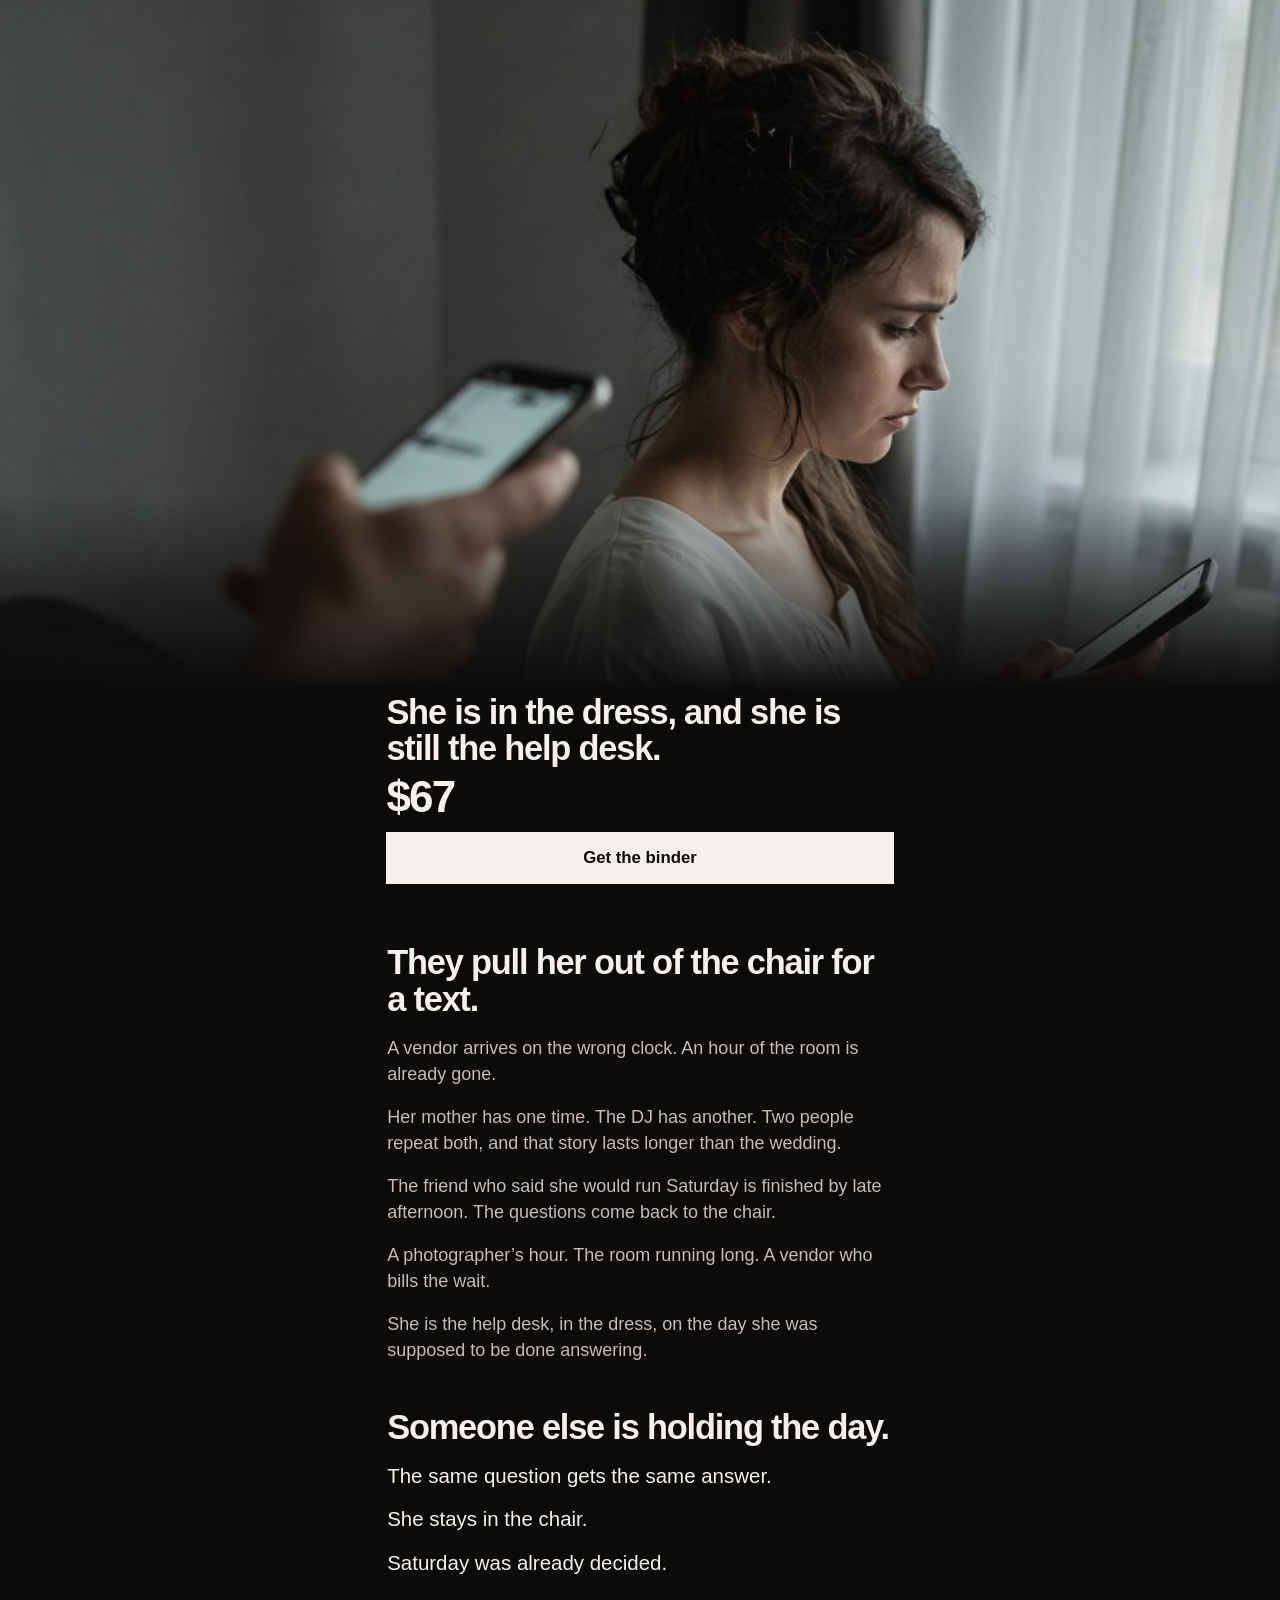
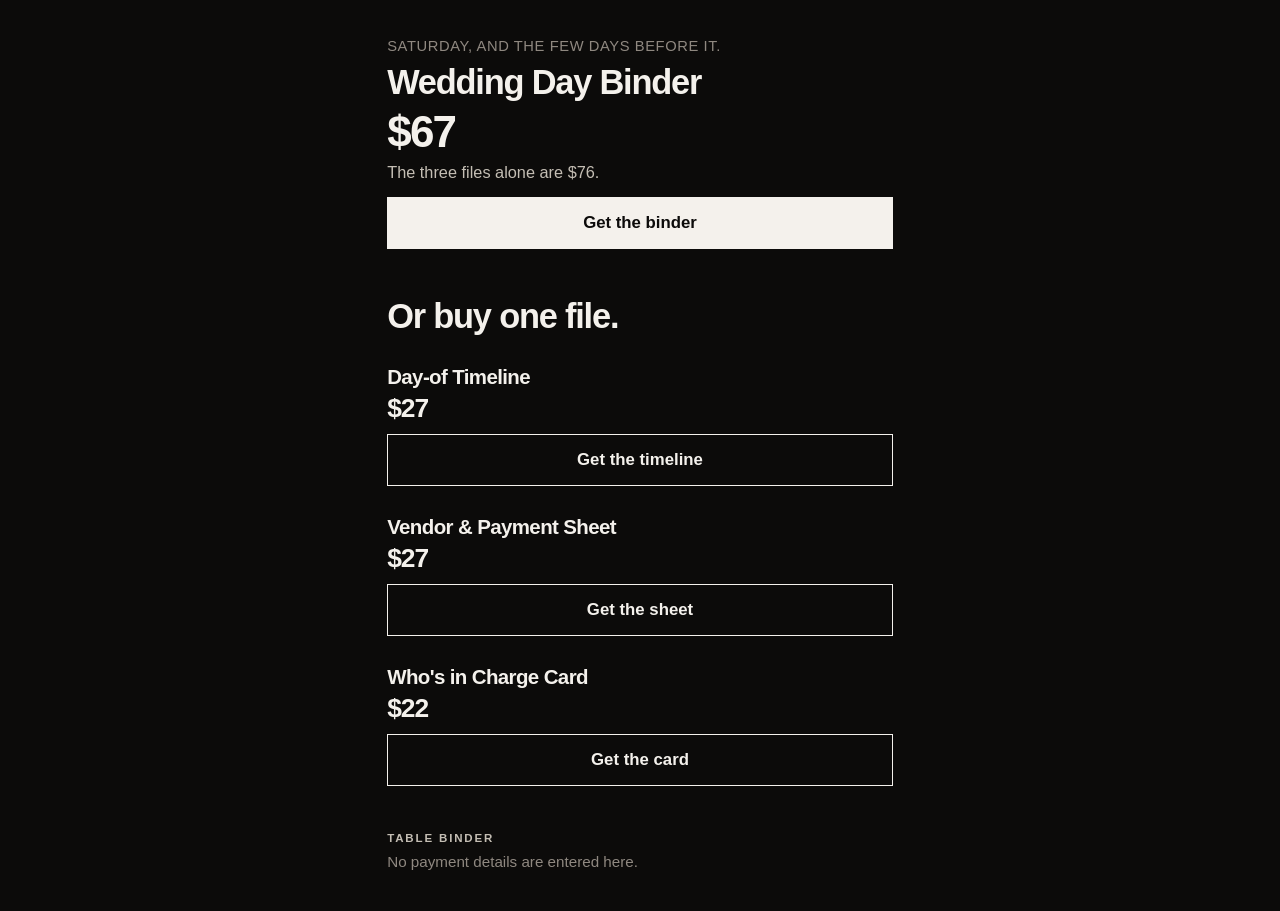
==== commit de0f2e41: "Replace the Saturday sheet with the interruption. The first screen is the person in the dress still " ====
--- a/index.html
+++ b/index.html
@@ -3,145 +3,83 @@
 <head>
   <meta charset="utf-8">
   <meta name="viewport" content="width=device-width, initial-scale=1">
-  <meta name="theme-color" content="#e7dccb">
-  <meta name="description" content="The page everyone texts instead of the couple. A print-at-home PDF for the week of the wedding. Wedding Day Binder, $67.">
+  <meta name="theme-color" content="#0c0b0a">
+  <meta name="description" content="She is in the dress, and she is still the help desk. Wedding Day Binder, $67, for the week of the wedding.">
   <title>Table Binder — Wedding Day Binder</title>
   <link rel="icon" href="favicon.svg" type="image/svg+xml">
-  <link rel="preload" href="fonts/newsreader-latin-600-normal.woff2" as="font" type="font/woff2" crossorigin>
-  <link rel="preload" href="fonts/newsreader-latin-400-normal.woff2" as="font" type="font/woff2" crossorigin>
-  <link rel="preload" href="images/hero.png" as="image">
+  <link rel="preload" href="images/moment.jpg" as="image">
   <link rel="stylesheet" href="styles.css">
 </head>
 <body>
-  <div class="sheet">
-    <header class="masthead">
-      <p class="brand">Table Binder</p>
-    </header>
+  <section class="hero">
+    <img src="images/moment.jpg" width="720" height="1280" alt="A woman in a white dress sits in a hotel chair and looks down at a phone. Someone beside her holds another phone out toward her.">
+    <div class="hero-panel">
+      <div class="hero-copy">
+        <h1>She is in the dress, and she is still the help desk.</h1>
+        <p class="price">$67</p>
+        <a class="buy" href="#binder" data-checkout="weddingDayBinder" aria-disabled="true">Get the binder</a>
+        <p class="checkout-note" hidden>The checkout link for this file has not been added yet.</p>
+      </div>
+    </div>
+  </section>
 
-    <main>
-      <article class="hero" id="binder">
-        <h1>The page everyone texts instead of the couple.</h1>
-        <p class="dek">A print-at-home PDF for the week of the wedding, not a full planner.</p>
-        <img class="paper" src="images/hero.png" width="1680" height="1252" alt="Sample Saturday, June 12. 4:00 pm ceremony at Harbor House. If it moves inside, Sam decides. Venue still owed $1,400. Dana Chen, 555-0142.">
-        <p class="offer-name">Wedding Day Binder</p>
-        <p class="price">$67</p>
-        <p class="alone">The three files alone are $76.</p>
-        <a class="buy" href="#binder" data-checkout="weddingDayBinder" aria-disabled="true">Get the binder</a>
+  <main>
+    <section class="cost" aria-labelledby="cost-heading">
+      <h2 id="cost-heading">They pull her out of the chair for a text.</h2>
+      <p>A vendor arrives on the wrong clock. An hour of the room is already gone.</p>
+      <p>Her mother has one time. The DJ has another. Two people repeat both, and that story lasts longer than the wedding.</p>
+      <p>The friend who said she would run Saturday is finished by late afternoon. The questions come back to the chair.</p>
+      <p>A photographer’s hour. The room running long. A vendor who bills the wait.</p>
+      <p>She is the help desk, in the dress, on the day she was supposed to be done answering.</p>
+    </section>
+
+    <section class="relief" aria-labelledby="relief-heading">
+      <h2 id="relief-heading">Someone else is holding the day.</h2>
+      <p>The same question gets the same answer.</p>
+      <p>She stays in the chair.</p>
+      <p>Saturday was already decided.</p>
+    </section>
+
+    <section class="offer" id="binder" aria-labelledby="offer-heading">
+      <p class="week">Saturday, and the few days before it.</p>
+      <h2 id="offer-heading">Wedding Day Binder</h2>
+      <p class="price">$67</p>
+      <p class="alone">The three files alone are $76.</p>
+      <a class="buy" href="#binder" data-checkout="weddingDayBinder" aria-disabled="true">Get the binder</a>
+      <p class="checkout-note" hidden>The checkout link for this file has not been added yet.</p>
+    </section>
+
+    <section class="singles" aria-labelledby="singles-heading">
+      <h2 id="singles-heading">Or buy one file.</h2>
+
+      <article>
+        <h3>Day-of Timeline</h3>
+        <p class="price">$27</p>
+        <a class="buy" href="#binder" data-checkout="dayOfTimeline" aria-disabled="true">Get the timeline</a>
         <p class="checkout-note" hidden>The checkout link for this file has not been added yet.</p>
       </article>
 
-      <section class="answers" aria-labelledby="answers-heading">
-        <h2 id="answers-heading">Three answers, already written down.</h2>
-        <figure>
-          <img class="paper" src="images/crop-time.png" width="1680" height="532" alt="Sample. 4:00 pm ceremony at Harbor House. If it moves inside, Sam decides. 555-0190.">
-          <figcaption>The time, and who decides if it moves inside.</figcaption>
-        </figure>
-        <figure>
-          <img class="paper" src="images/crop-money.png" width="1680" height="512" alt="Sample. Still owed $1,400 to Harbor House, due Friday. Dana Chen, 555-0142.">
-          <figcaption>What is still owed, and the number to call.</figcaption>
-        </figure>
-        <figure>
-          <img class="paper" src="images/crop-charge.png" width="1680" height="592" alt="Sample. Sam decides, 555-0190. Maya keeps the clock. Do not text the couple.">
-          <figcaption>Who is in charge. Not the couple.</figcaption>
-        </figure>
-      </section>
+      <article>
+        <h3>Vendor &amp; Payment Sheet</h3>
+        <p class="price">$27</p>
+        <a class="buy" href="#binder" data-checkout="vendorPaymentSheet" aria-disabled="true">Get the sheet</a>
+        <p class="checkout-note" hidden>The checkout link for this file has not been added yet.</p>
+      </article>
 
-      <section class="doc" id="timeline" aria-labelledby="timeline-heading">
-        <p class="file">Day-of Timeline</p>
-        <h2 id="timeline-heading">The day, in order, with a name on every hour.</h2>
-        <img class="paper" src="images/timeline.png" width="1600" height="2940" alt="Sample Saturday, June 12 timeline at Harbor House, from 9:00 am hair to 11:00 pm. 4:00 pm ceremony. If it moves inside, Sam decides, 555-0190.">
-      </section>
+      <article>
+        <h3>Who's in Charge Card</h3>
+        <p class="price">$22</p>
+        <a class="buy" href="#binder" data-checkout="whosInChargeCard" aria-disabled="true">Get the card</a>
+        <p class="checkout-note" hidden>The checkout link for this file has not been added yet.</p>
+      </article>
+    </section>
+  </main>
 
-      <section class="doc" id="payments" aria-labelledby="payments-heading">
-        <p class="file">Vendor &amp; Payment Sheet</p>
-        <h2 id="payments-heading">Who to call, and what is still owed, on the same page.</h2>
-        <img class="paper" src="images/payments.png" width="1600" height="2528" alt="Sample payment sheet. Harbor House still owed $1,400, due Friday, Dana Chen 555-0142. Still owed this week $1,800.">
-      </section>
+  <footer>
+    <p class="brand">Table Binder</p>
+    <p>No payment details are entered here.</p>
+  </footer>
 
-      <section class="doc" id="card" aria-labelledby="card-heading">
-        <p class="file">Who's in Charge Card</p>
-        <h2 id="card-heading">When something slips, this name decides.</h2>
-        <img class="paper" src="images/card.png" width="1600" height="2396" alt="Sample card. Decisions: Sam Okonkwo, 555-0190. The clock: Maya Ruiz, 555-0148. Do not text the couple unless Sam says to.">
-      </section>
-
-      <figure class="table-shot">
-        <img src="images/on-table.jpg" width="1080" height="740" alt="The same Saturday page on a bare wood table, with a pen. 4:00 pm and $1,400 are on the page.">
-        <figcaption>Print it. Leave it on the table.</figcaption>
-      </figure>
-
-      <section class="limits" aria-labelledby="limits-heading">
-        <h2 id="limits-heading">Only the week of the wedding.</h2>
-        <p>A PDF you print tonight and fill in pencil. US Letter.</p>
-        <ul>
-          <li>Not a 12-month planner.</li>
-          <li>Not a seating chart.</li>
-          <li>Not a shot list.</li>
-          <li>Not a palette.</li>
-          <li>Not a design app.</li>
-        </ul>
-      </section>
-
-      <section class="stack" aria-labelledby="stack-heading">
-        <h2 id="stack-heading">Three files. One stack.</h2>
-        <ul>
-          <li><strong>Day-of Timeline.</strong> Every hour has a name.</li>
-          <li><strong>Vendor &amp; Payment Sheet.</strong> Who to call, and what is still owed.</li>
-          <li><strong>Who's in Charge Card.</strong> The name that decides.</li>
-        </ul>
-        <p>No extra pages.</p>
-      </section>
-
-      <section class="again" aria-labelledby="again-heading">
-        <h2 id="again-heading">Wedding Day Binder</h2>
-        <p class="price">$67</p>
-        <p class="alone">The three files alone are $76.</p>
-        <a class="buy" href="#binder" data-checkout="weddingDayBinder" aria-disabled="true">Get the binder</a>
-        <p class="checkout-note" hidden>The checkout link for this file has not been added yet.</p>
-
-        <h3 class="or">Or buy one.</h3>
-
-        <article class="single">
-          <img class="paper" src="images/crop-time.png" width="1680" height="532" alt="Sample crop of the 4:00 pm ceremony line.">
-          <h3>Day-of Timeline</h3>
-          <p class="price">$27</p>
-          <a class="buy" href="#timeline" data-checkout="dayOfTimeline" aria-disabled="true">Get the timeline</a>
-          <p class="checkout-note" hidden>The checkout link for this file has not been added yet.</p>
-        </article>
-
-        <article class="single">
-          <img class="paper" src="images/crop-money.png" width="1680" height="512" alt="Sample crop of the $1,400 still owed to Harbor House.">
-          <h3>Vendor &amp; Payment Sheet</h3>
-          <p class="price">$27</p>
-          <a class="buy" href="#payments" data-checkout="vendorPaymentSheet" aria-disabled="true">Get the sheet</a>
-          <p class="checkout-note" hidden>The checkout link for this file has not been added yet.</p>
-        </article>
-
-        <article class="single">
-          <img class="paper" src="images/crop-charge.png" width="1680" height="592" alt="Sample crop. Sam decides. 555-0190.">
-          <h3>Who's in Charge Card</h3>
-          <p class="price">$22</p>
-          <a class="buy" href="#card" data-checkout="whosInChargeCard" aria-disabled="true">Get the card</a>
-          <p class="checkout-note" hidden>The checkout link for this file has not been added yet.</p>
-        </article>
-      </section>
-
-      <section class="who" aria-labelledby="who-heading">
-        <h2 id="who-heading">Who holds the phone.</h2>
-        <ul>
-          <li>The couple.</li>
-          <li>The maid of honor.</li>
-          <li>The parent who will be the phone.</li>
-        </ul>
-        <a class="buy" href="#binder" data-checkout="weddingDayBinder" aria-disabled="true">Get the binder</a>
-        <p class="checkout-note" hidden>The checkout link for this file has not been added yet.</p>
-      </section>
-    </main>
-
-    <footer class="colophon">
-      <p class="colophon-name">Table Binder</p>
-      <p>PDF pages for the wedding week. No payment details are entered here.</p>
-    </footer>
-  </div>
   <script src="checkout.config.js"></script>
   <script src="main.js"></script>
 </body>
--- a/styles.css
+++ b/styles.css
@@ -1,255 +1,226 @@
-@font-face {
-  font-family: "Newsreader";
-  font-style: normal;
-  font-weight: 400;
-  font-display: swap;
-  src: url("fonts/newsreader-latin-400-normal.woff2") format("woff2");
-}
-
-@font-face {
-  font-family: "Newsreader";
-  font-style: italic;
-  font-weight: 400;
-  font-display: swap;
-  src: url("fonts/newsreader-latin-400-italic.woff2") format("woff2");
-}
-
-@font-face {
-  font-family: "Newsreader";
-  font-style: normal;
-  font-weight: 600;
-  font-display: swap;
-  src: url("fonts/newsreader-latin-600-normal.woff2") format("woff2");
-}
-
 :root {
-  color-scheme: light;
-  --room: #e6d8c6;
-  --sheet: #efe4d4;
-  --ink: #1a140f;
-  --soft: #3c322a;
-  --rule: #d2c2ae;
-  --serif: "Newsreader", Palatino, "Palatino Linotype", Georgia, serif;
+  color-scheme: dark;
+  --bg: #0c0b0a;
+  --ink: #f4f1ec;
+  --dim: #c4beb4;
+  --quiet: #8f8880;
+  --sans: "Inter", "Helvetica Neue", Helvetica, Arial, sans-serif;
 }
 
 *,
 *::before,
 *::after { box-sizing: border-box; }
 
+html { background: var(--bg); }
+
 body {
   margin: 0;
-  background: var(--room);
+  background: var(--bg);
   color: var(--ink);
-  font-family: var(--serif);
-  font-size: 1.05rem;
-  line-height: 1.35;
+  font-family: var(--sans);
+  font-size: 1.0625rem;
+  line-height: 1.4;
   font-variant-numeric: lining-nums;
 }
 
-h1, h2, h3, p, ul, figure { margin: 0; }
-
-img { max-width: 100%; height: auto; }
-
-ul { padding-left: 1.15rem; }
-
-li + li { margin-top: 0.25rem; }
-
-.sheet {
-  max-width: 28rem;
+h1, h2, h3, p { margin: 0; }
+
+img { max-width: 100%; }
+
+[hidden] { display: none !important; }
+
+.hero {
+  position: relative;
+  display: flex;
+  align-items: flex-end;
+  height: 100vh;
+  height: 100svh;
+  height: 100dvh;
+  overflow: hidden;
+  background: var(--bg);
+}
+
+.hero img {
+  position: absolute;
+  inset: 0;
+  width: 100%;
+  height: 100%;
+  object-fit: cover;
+  object-position: center 22%;
+}
+
+.hero-panel {
+  position: relative;
+  z-index: 1;
+  width: 100%;
+  background: var(--bg);
+}
+
+.hero-panel::before {
+  content: "";
+  position: absolute;
+  left: 0;
+  right: 0;
+  bottom: 100%;
+  height: 22vh;
+  background: linear-gradient(to top, var(--bg), transparent);
+  pointer-events: none;
+}
+
+.hero-copy {
+  width: min(36rem, 100%);
   margin: 0 auto;
-  padding: 0.7rem 0.85rem calc(2.4rem + env(safe-area-inset-bottom));
-  background: var(--sheet);
-  min-height: 100vh;
-}
-
-.brand {
-  font-size: 0.72rem;
-  font-weight: 600;
-  letter-spacing: 0.18em;
-  text-transform: uppercase;
+  padding: 0.15rem 1.15rem calc(1rem + env(safe-area-inset-bottom));
 }
 
 .hero h1 {
-  margin-top: 0.35rem;
-  font-size: 1.42rem;
-  font-weight: 600;
-  letter-spacing: -0.025em;
-  line-height: 1.12;
-}
-
-.dek {
-  margin-top: 0.35rem;
-  font-size: 1rem;
-  line-height: 1.3;
-}
-
-.paper {
-  display: block;
-  width: 100%;
-  margin-top: 0.7rem;
-  box-shadow: 0 10px 22px rgba(55, 32, 12, 0.14);
-}
-
-.offer-name,
-.file {
-  font-weight: 600;
-  letter-spacing: -0.02em;
-}
-
-.hero .offer-name {
-  margin-top: 0.75rem;
-  font-size: 1.15rem;
+  max-width: 16em;
+  font-size: clamp(1.55rem, 6.6vw, 2.15rem);
+  font-weight: 650;
+  letter-spacing: -0.035em;
+  line-height: 1.05;
 }
 
 .price {
-  margin-top: 0.15rem;
-  font-size: 2.35rem;
-  font-weight: 600;
-  letter-spacing: -0.03em;
+  margin-top: 0.55rem;
+  font-size: 2.75rem;
+  font-weight: 650;
+  letter-spacing: -0.04em;
   line-height: 1;
 }
 
-.alone {
-  margin-top: 0.28rem;
-  font-size: 0.98rem;
-}
-
 .buy {
-  display: block;
-  margin-top: 0.6rem;
+  display: flex;
+  align-items: center;
+  justify-content: center;
+  min-height: 3.25rem;
+  margin-top: 0.8rem;
   padding: 0.85rem 1rem;
   border: 1px solid var(--ink);
   background: var(--ink);
-  color: #f6f0e6;
+  color: var(--bg);
   font-family: inherit;
-  font-size: 1.08rem;
-  font-weight: 600;
+  font-size: 1.05rem;
+  font-weight: 650;
   line-height: 1.2;
   text-align: center;
   text-decoration: none;
 }
 
-.buy:hover { background: #32281f; }
+.buy:hover { background: #fff; }
 
 .buy:focus-visible {
   outline: 2px solid var(--ink);
   outline-offset: 3px;
 }
 
-.single .buy {
+.checkout-note {
+  margin-top: 0.65rem;
+  color: var(--dim);
+  font-size: 0.95rem;
+}
+
+main {
+  width: min(36rem, 100%);
+  margin: 0 auto;
+}
+
+.cost,
+.relief,
+.offer,
+.singles {
+  padding-right: 1.2rem;
+  padding-left: 1.2rem;
+}
+
+.cost { padding-top: 2.75rem; }
+
+.relief { padding-top: 2.85rem; }
+
+.cost h2,
+.relief h2,
+.offer h2,
+.singles h2 {
+  font-size: clamp(1.7rem, 7vw, 2.15rem);
+  font-weight: 650;
+  letter-spacing: -0.035em;
+  line-height: 1.08;
+}
+
+.cost p,
+.relief p {
+  margin-top: 1.05rem;
+  color: var(--dim);
+  font-size: 1.125rem;
+  line-height: 1.45;
+}
+
+.relief { padding-bottom: 0.5rem; }
+
+.relief p {
+  color: var(--ink);
+  font-size: 1.28rem;
+  line-height: 1.3;
+}
+
+.offer { padding-top: 3.25rem; }
+
+.week {
+  color: var(--quiet);
+  font-size: 0.92rem;
+  letter-spacing: 0.04em;
+  text-transform: uppercase;
+}
+
+.offer h2 { margin-top: 0.45rem; }
+
+.alone {
+  margin-top: 0.45rem;
+  color: var(--dim);
+  font-size: 1.02rem;
+}
+
+.singles { padding-top: 3.1rem; }
+
+.singles article { margin-top: 1.7rem; }
+
+.singles h3 {
+  font-size: 1.28rem;
+  font-weight: 650;
+  letter-spacing: -0.03em;
+}
+
+.singles .price {
+  margin-top: 0.2rem;
+  font-size: 1.65rem;
+}
+
+.singles .buy {
   background: transparent;
   color: var(--ink);
 }
 
-.single .buy:hover { background: rgba(26, 20, 15, 0.05); }
-
-.checkout-note {
-  margin-top: 0.5rem;
-  font-style: italic;
-}
-
-.answers { margin-top: 2rem; }
-
-.answers h2,
-.doc h2,
-.limits h2,
-.stack h2,
-.again h2,
-.who h2,
-.or {
-  font-weight: 600;
-  letter-spacing: -0.025em;
-  line-height: 1.15;
-}
-
-.answers h2 { font-size: 1.45rem; }
-
-.answers figure { margin-top: 1rem; }
-
-.answers figcaption,
-.table-shot figcaption {
-  margin-top: 0.4rem;
-  font-style: italic;
-}
-
-.doc { margin-top: 2.1rem; }
-
-.file {
-  font-size: 0.78rem;
-  letter-spacing: 0.14em;
-  text-transform: uppercase;
-}
-
-.doc h2 {
-  margin-top: 0.25rem;
-  font-size: 1.4rem;
-}
-
-.table-shot { margin-top: 2rem; }
-
-.table-shot img {
-  display: block;
-  width: 100%;
-  box-shadow: 0 10px 22px rgba(55, 32, 12, 0.14);
-}
-
-.limits,
-.stack,
-.again,
-.who { margin-top: 2rem; }
-
-.limits h2,
-.stack h2,
-.who h2 { font-size: 1.45rem; }
-
-.limits p,
-.stack p,
-.limits ul,
-.stack ul,
-.who ul { margin-top: 0.55rem; }
-
-.again h2 { font-size: 1.55rem; }
-
-.or {
-  margin-top: 1.4rem;
-  font-size: 1.25rem;
-}
-
-.single { margin-top: 1.15rem; }
-
-.single .paper { margin-top: 0; }
-
-.single h3 {
-  margin-top: 0.55rem;
-  font-size: 1.2rem;
-  font-weight: 600;
-  letter-spacing: -0.02em;
-}
-
-.single .price { font-size: 1.7rem; }
-
-.colophon {
-  margin-top: 2rem;
-  padding-top: 0.85rem;
-  border-top: 1px solid var(--rule);
-  color: var(--soft);
-  font-size: 0.98rem;
-}
-
-.colophon-name {
-  margin-bottom: 0.25rem;
-  color: var(--ink);
+.singles .buy:hover { background: rgba(244, 241, 236, 0.06); }
+
+footer {
+  width: min(36rem, 100%);
+  margin: 0 auto;
+  padding: 2.75rem 1.2rem calc(2.4rem + env(safe-area-inset-bottom));
+  color: var(--quiet);
+  font-size: 0.95rem;
+}
+
+.brand {
+  margin-bottom: 0.3rem;
+  color: var(--dim);
   font-size: 0.72rem;
-  font-weight: 600;
+  font-weight: 650;
   letter-spacing: 0.16em;
   text-transform: uppercase;
 }
 
 @media (min-width: 760px) {
-  body { padding: 2rem 1.25rem 3rem; }
-  .sheet {
-    min-height: 0;
-    padding: 1.6rem 1.7rem 2.4rem;
-    box-shadow: 0 16px 40px rgba(70, 42, 16, 0.08);
-  }
-}
+  .hero-copy,
+  main,
+  footer { width: min(34rem, calc(100% - 3rem)); }
+}
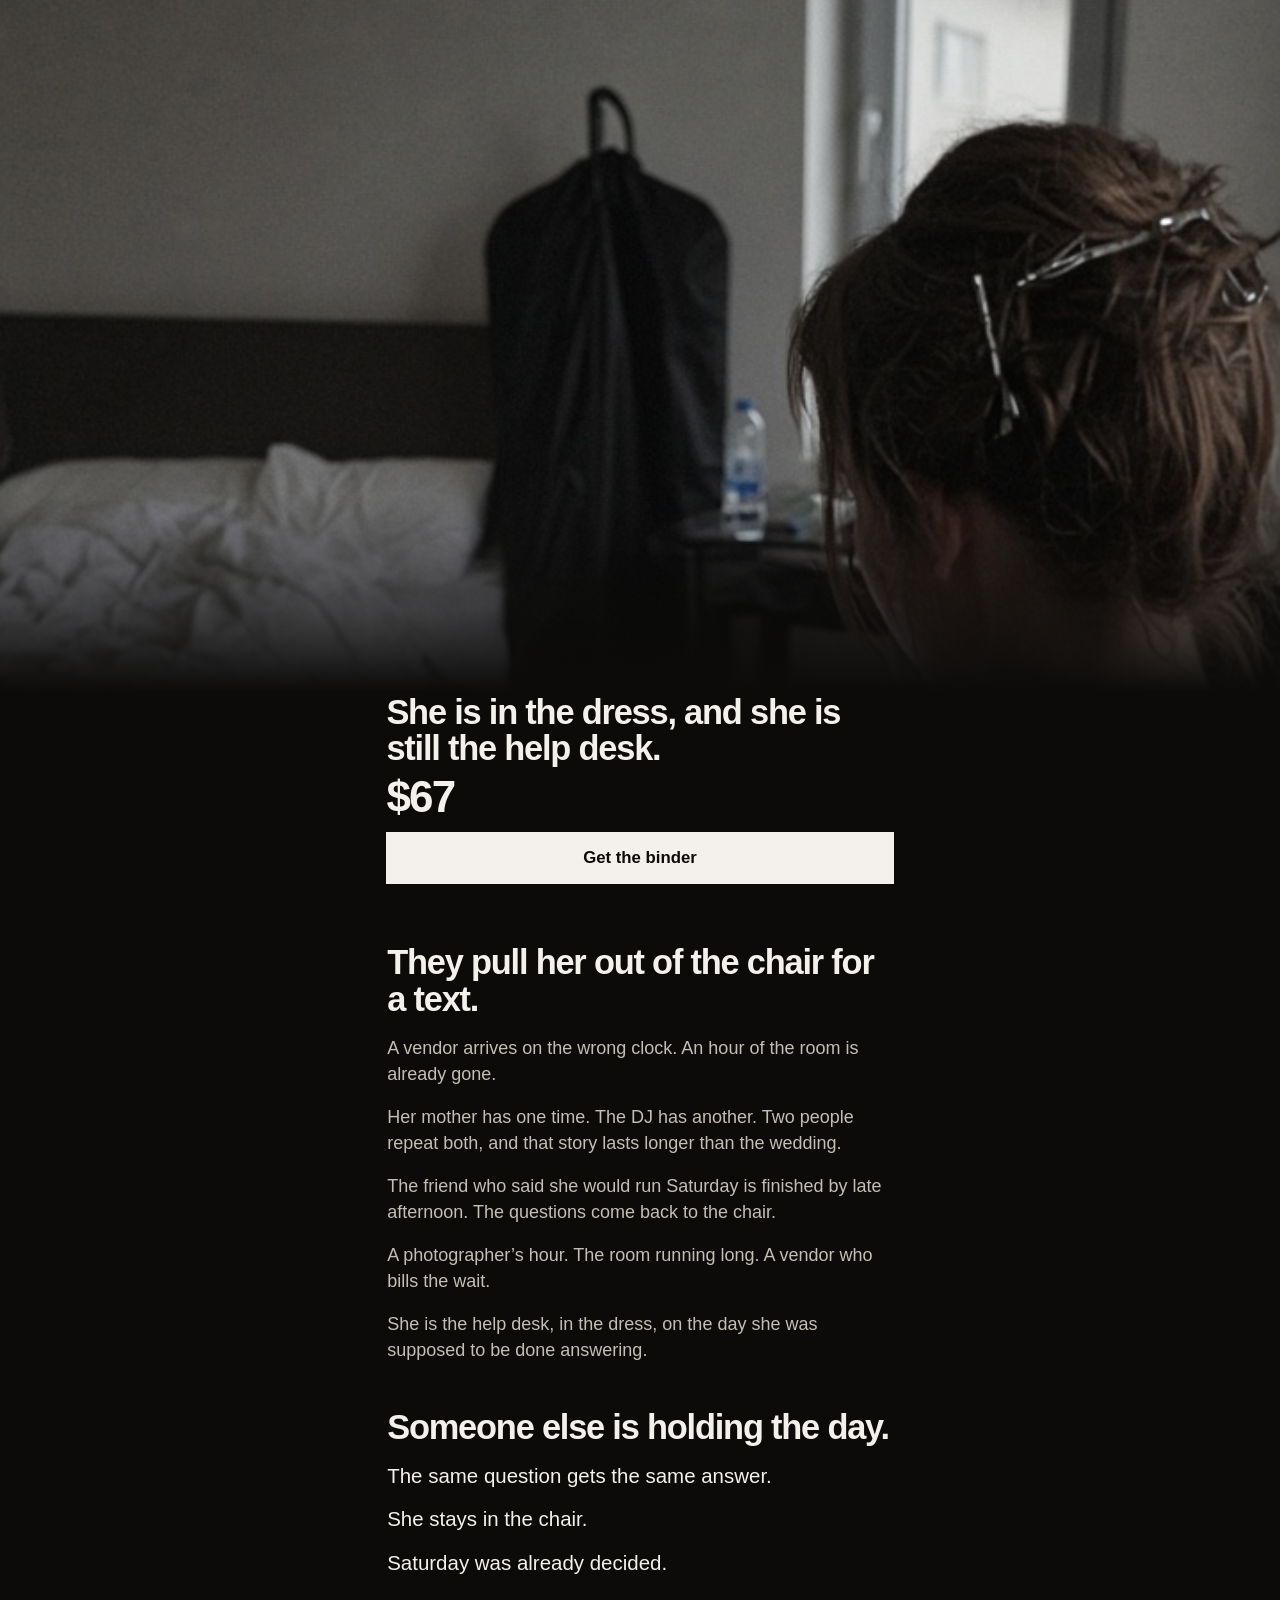
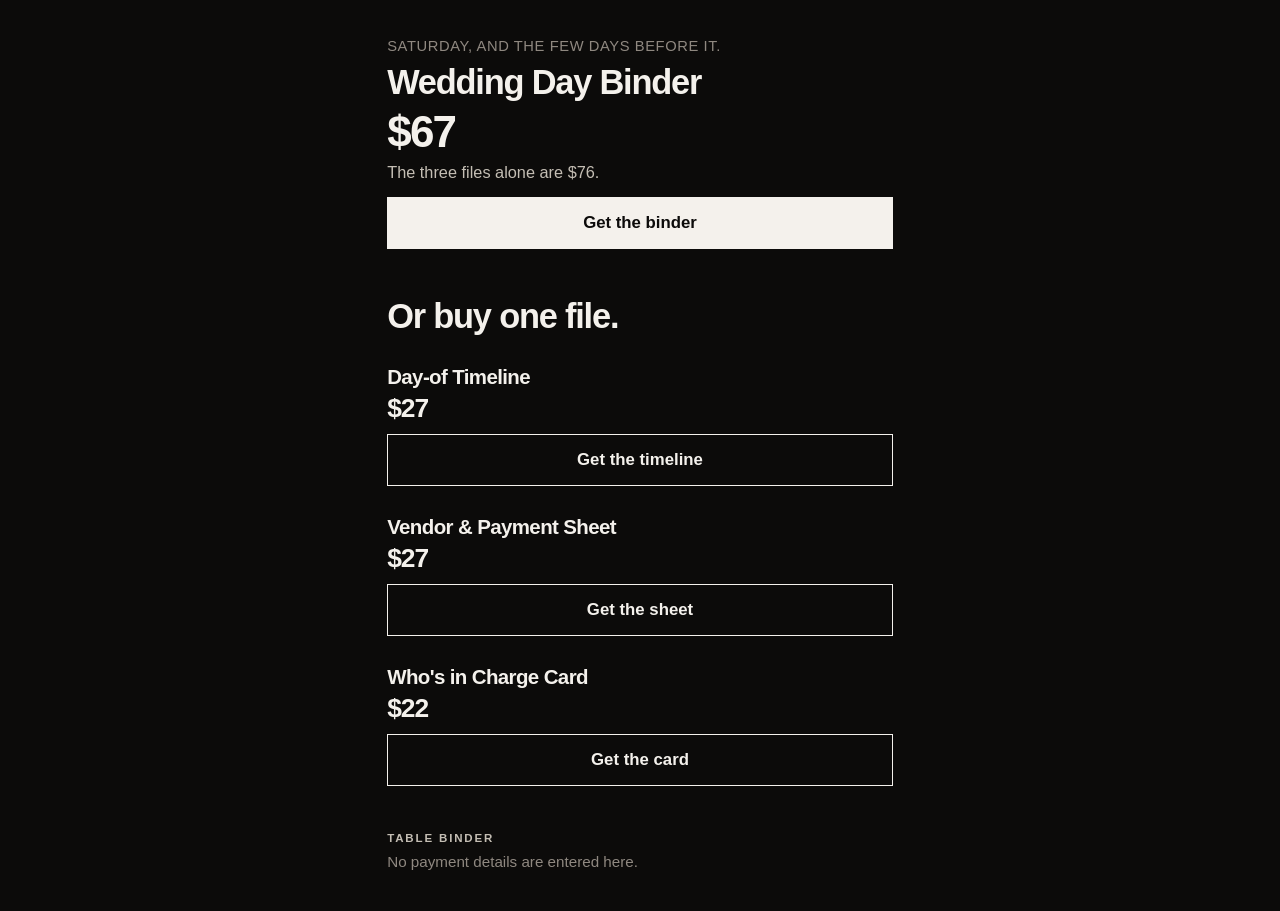
==== commit 92f1321d: "Shoot the first screen from behind her shoulder. The photograph is the text reaching her, not a port" ====
--- a/index.html
+++ b/index.html
@@ -12,7 +12,7 @@
 </head>
 <body>
   <section class="hero">
-    <img src="images/moment.jpg" width="720" height="1280" alt="A woman in a white dress sits in a hotel chair and looks down at a phone. Someone beside her holds another phone out toward her.">
+    <img src="images/moment.jpg" width="720" height="1280" alt="From behind her shoulder, a woman in a white dress looks at a phone while another phone is held out toward her.">
     <div class="hero-panel">
       <div class="hero-copy">
         <h1>She is in the dress, and she is still the help desk.</h1>
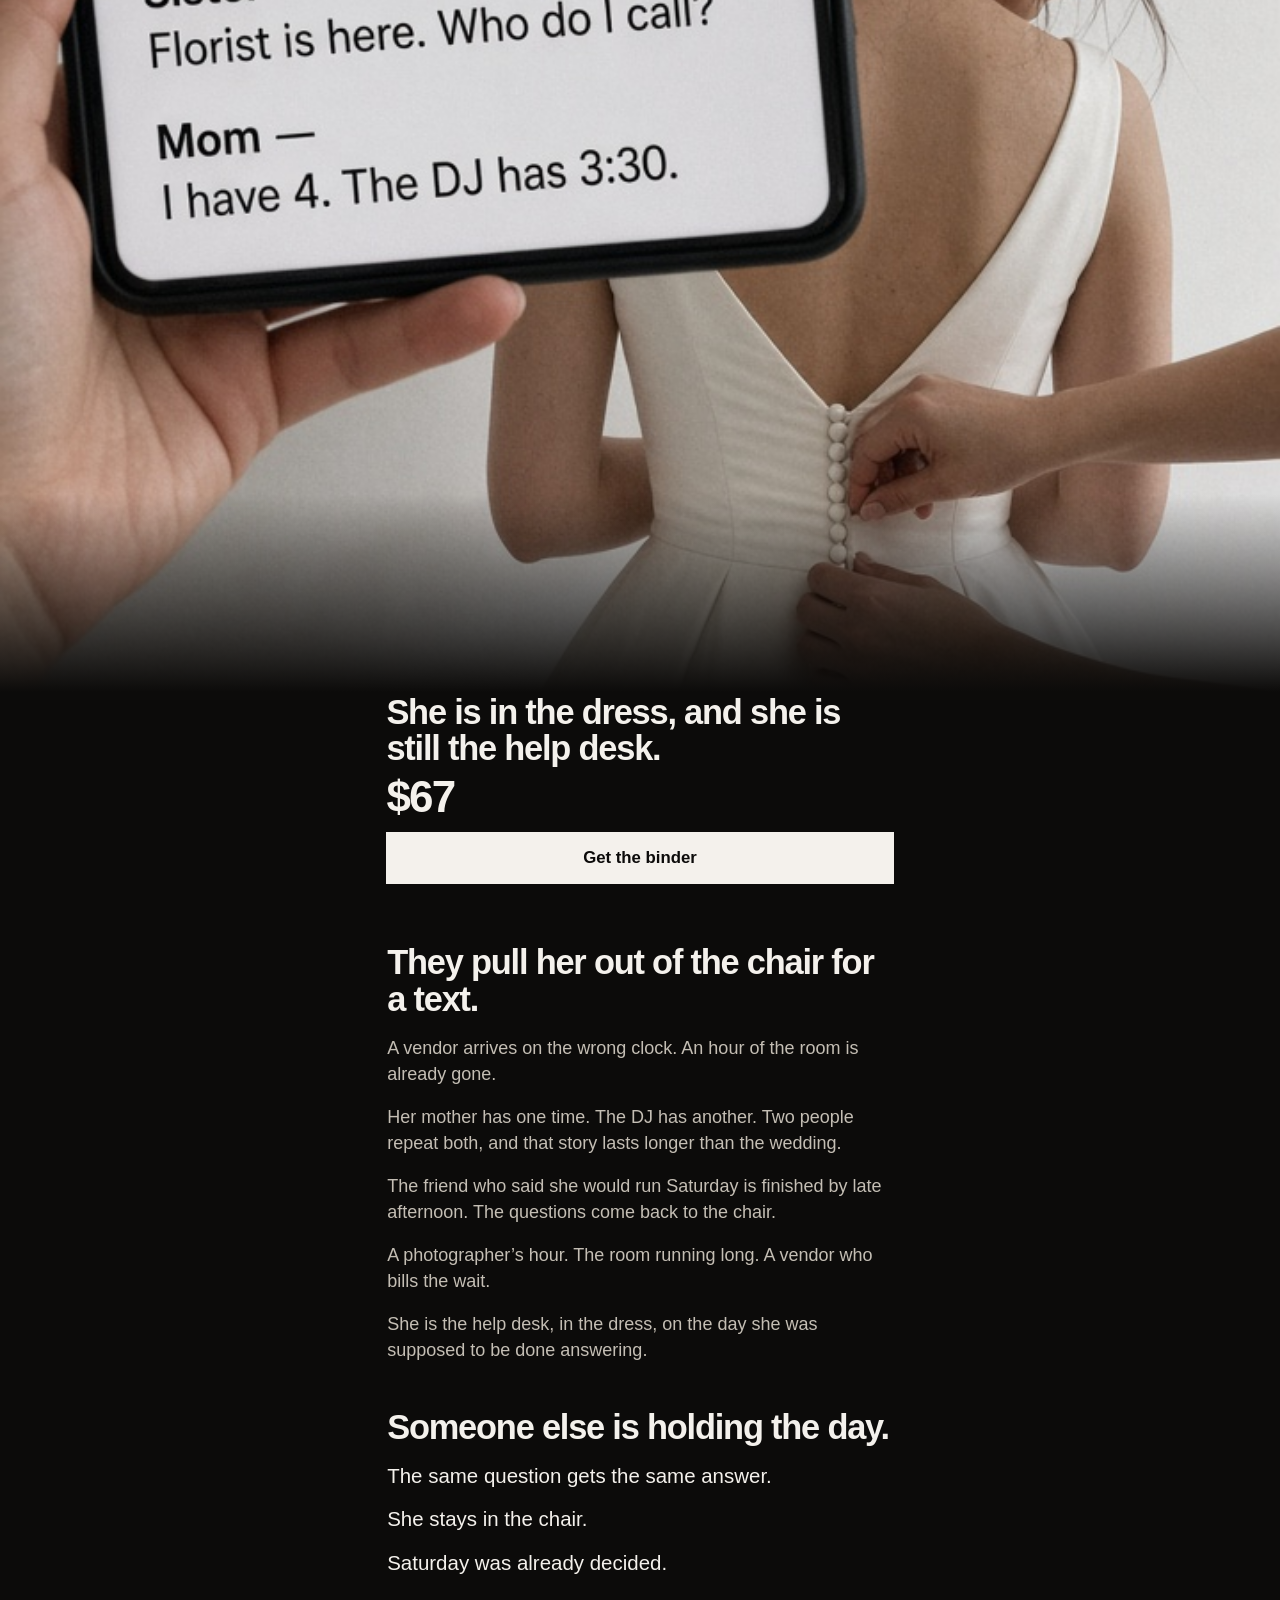
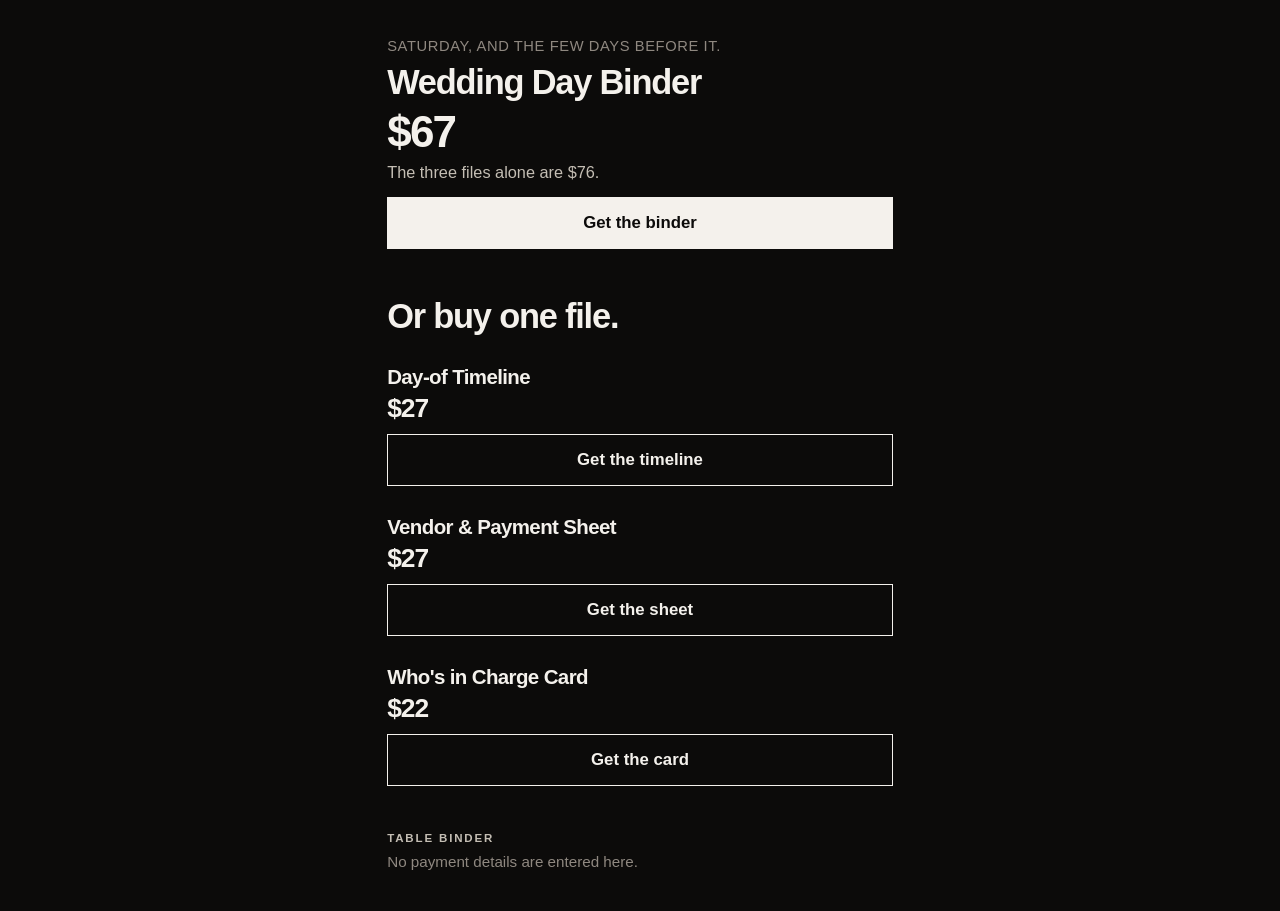
==== commit 12cc7f32: "Replace the stock frame with the texts that stop her. She is still being buttoned into the dress, an" ====
--- a/index.html
+++ b/index.html
@@ -12,7 +12,7 @@
 </head>
 <body>
   <section class="hero">
-    <img src="images/moment.jpg" width="720" height="1280" alt="From behind her shoulder, a woman in a white dress looks at a phone while another phone is held out toward her.">
+    <img src="images/moment.jpg" width="720" height="1280" alt="Someone is still buttoning her wedding dress while a phone is held up to her. The screen shows texts asking what time hair is, who to call because the florist is there, and which ceremony time is right.">
     <div class="hero-panel">
       <div class="hero-copy">
         <h1>She is in the dress, and she is still the help desk.</h1>
--- a/styles.css
+++ b/styles.css
@@ -46,7 +46,7 @@
   width: 100%;
   height: 100%;
   object-fit: cover;
-  object-position: center 22%;
+  object-position: 36% center;
 }
 
 .hero-panel {
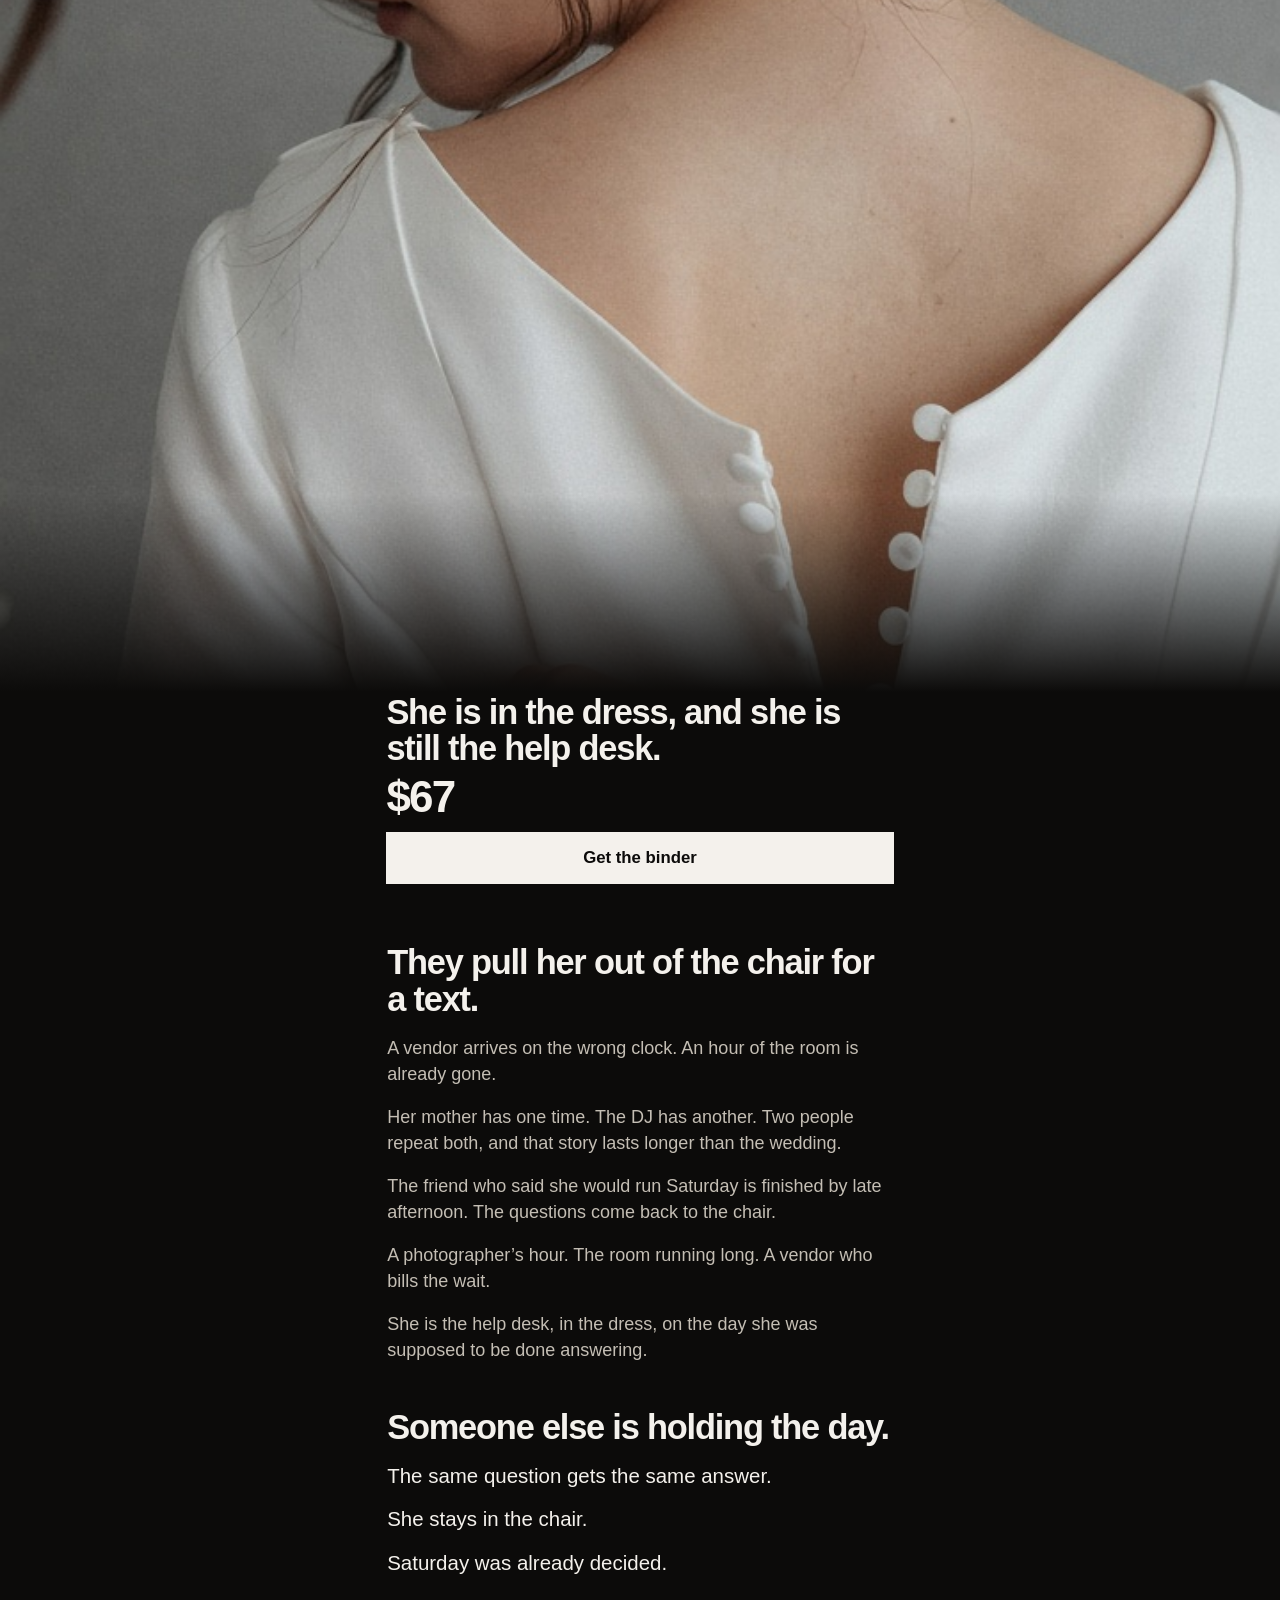
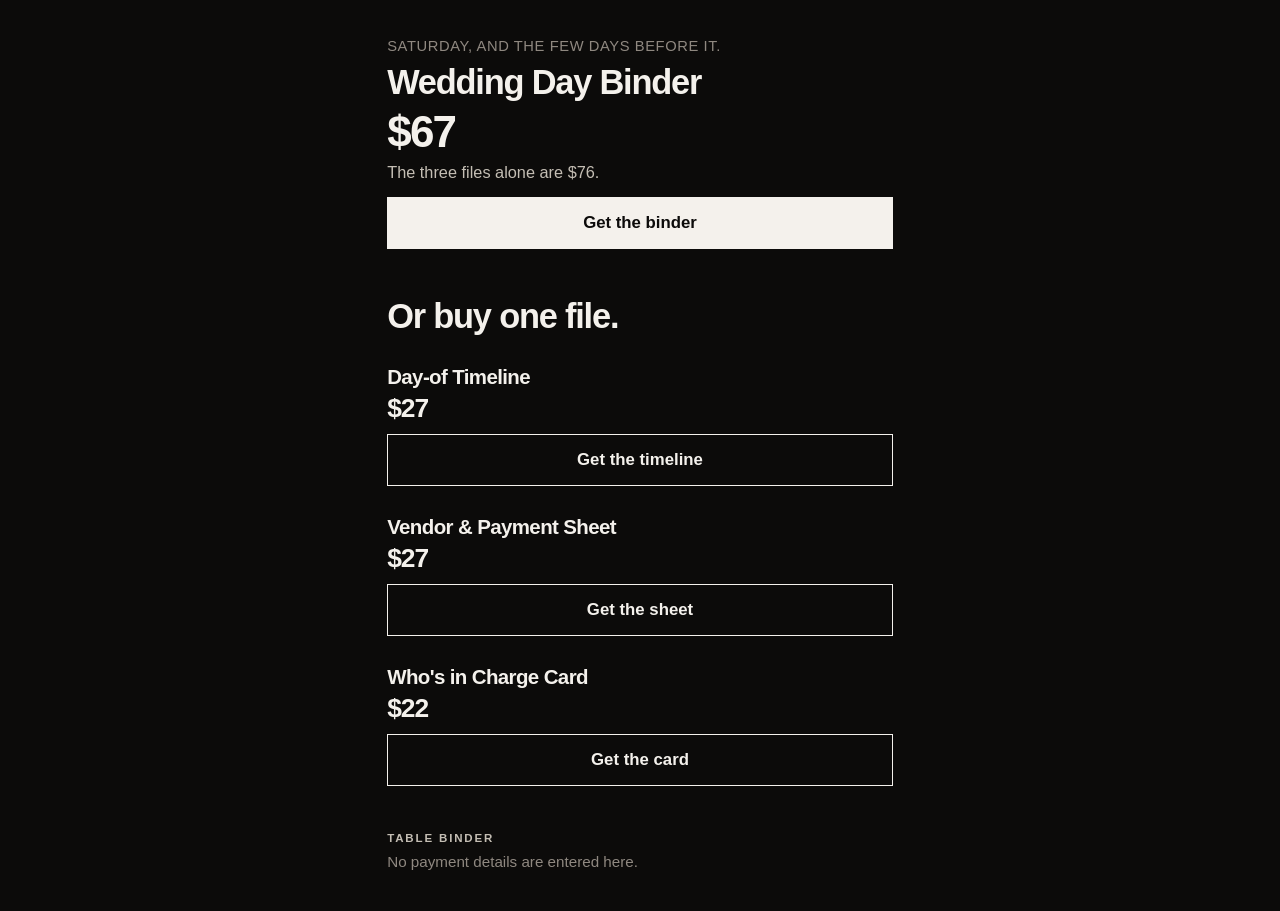
==== commit 56c52f8e: "Take the phone card off the first screen. The dress is still half buttoned and someone is still aski" ====
--- a/index.html
+++ b/index.html
@@ -12,7 +12,7 @@
 </head>
 <body>
   <section class="hero">
-    <img src="images/moment.jpg" width="720" height="1280" alt="Someone is still buttoning her wedding dress while a phone is held up to her. The screen shows texts asking what time hair is, who to call because the florist is there, and which ceremony time is right.">
+    <img src="images/moment.jpg" width="720" height="1280" alt="Her wedding dress is only half buttoned. Someone is speaking into her ear, and the hands on the buttons have stopped.">
     <div class="hero-panel">
       <div class="hero-copy">
         <h1>She is in the dress, and she is still the help desk.</h1>
--- a/styles.css
+++ b/styles.css
@@ -46,7 +46,7 @@
   width: 100%;
   height: 100%;
   object-fit: cover;
-  object-position: 36% center;
+  object-position: 26% center;
 }
 
 .hero-panel {
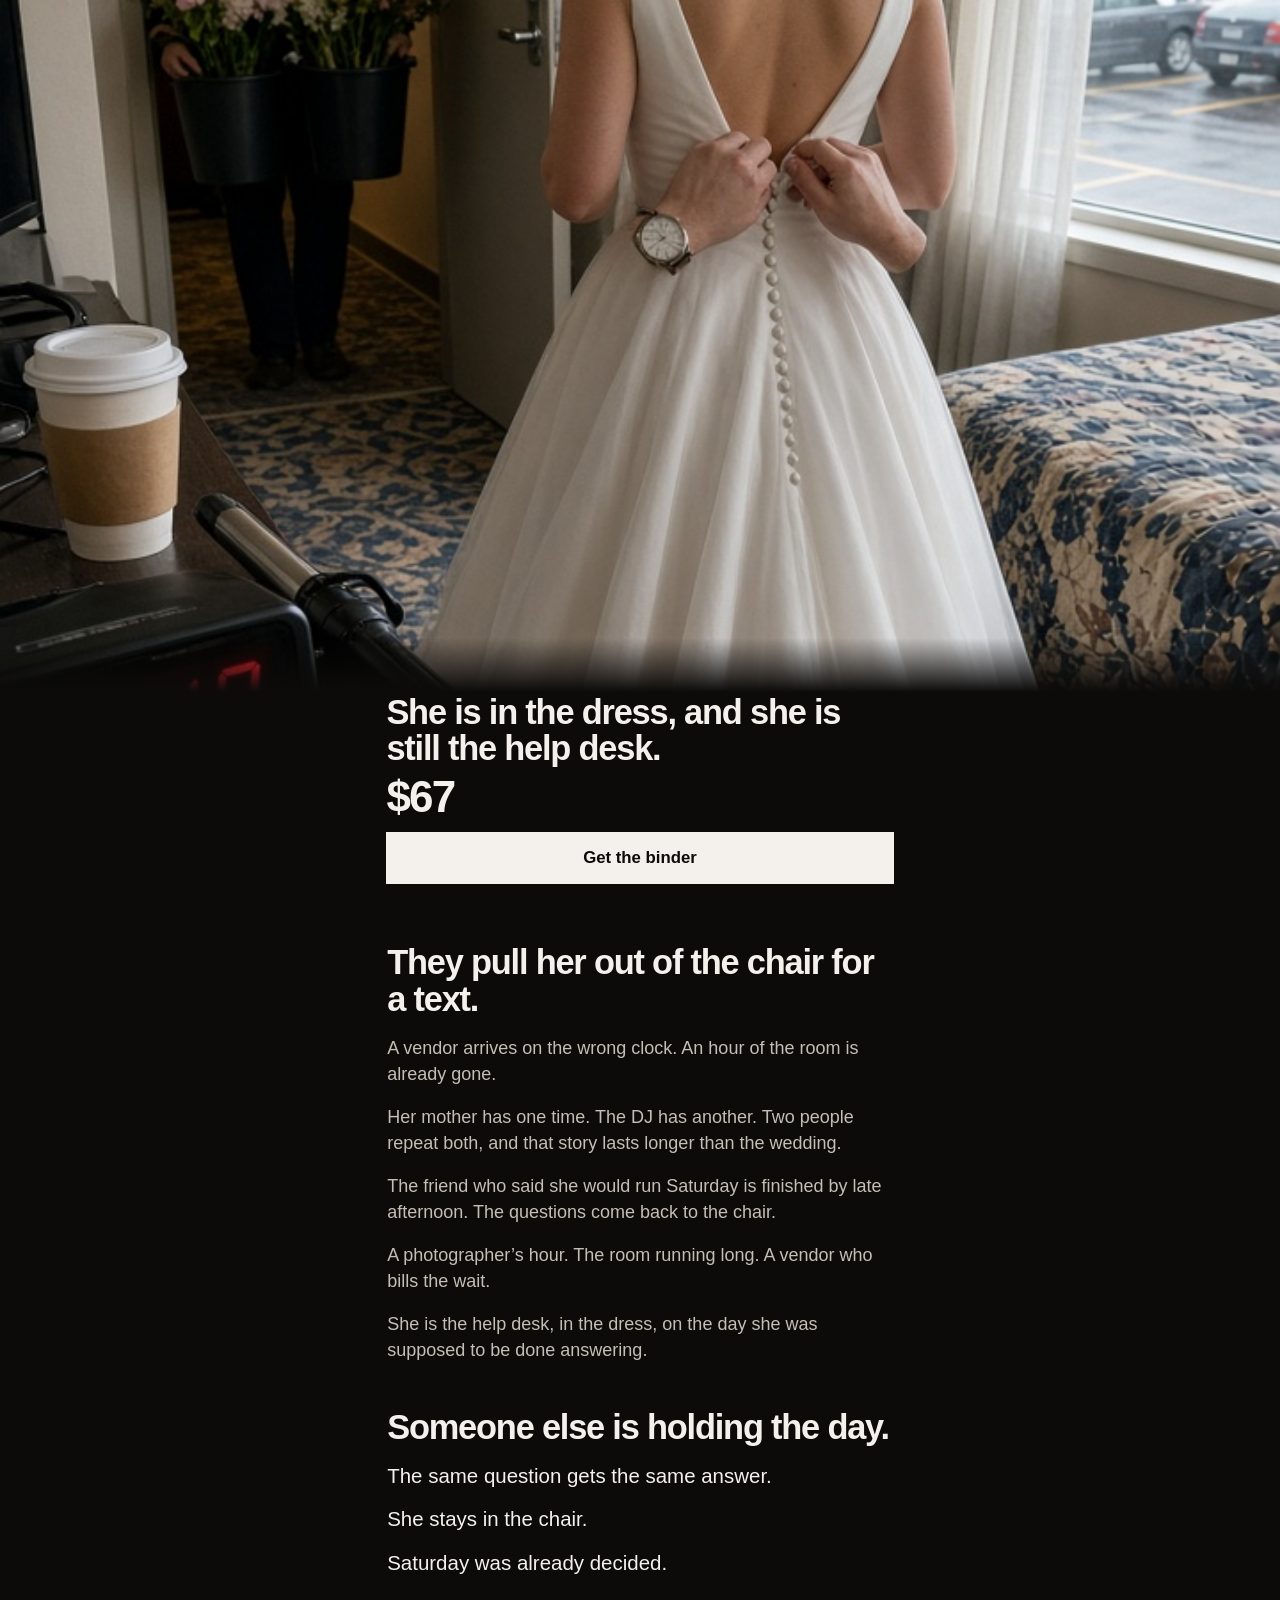
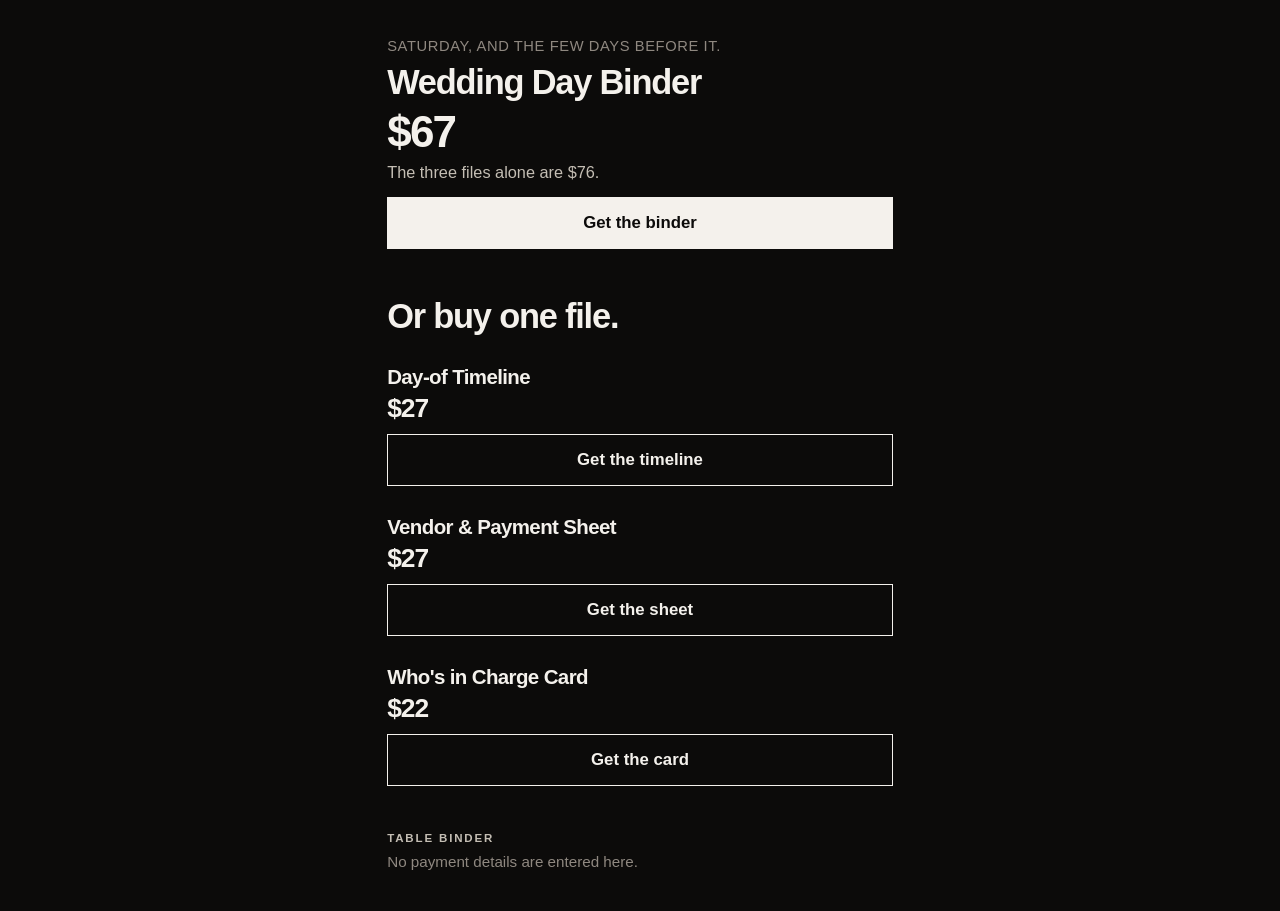
==== commit 9baa4084: "Put the hotel morning in the room. She is still being buttoned, the florist is in the doorway, and t" ====
--- a/index.html
+++ b/index.html
@@ -12,7 +12,7 @@
 </head>
 <body>
   <section class="hero">
-    <img src="images/moment.jpg" width="720" height="1280" alt="Her wedding dress is only half buttoned. Someone is speaking into her ear, and the hands on the buttons have stopped.">
+    <img src="images/moment.jpg" width="720" height="1280" alt="In a hotel room, her wedding dress is only half buttoned. A florist waits in the doorway with buckets of flowers, and the alarm clock and a wristwatch show different times.">
     <div class="hero-panel">
       <div class="hero-copy">
         <h1>She is in the dress, and she is still the help desk.</h1>
--- a/styles.css
+++ b/styles.css
@@ -46,7 +46,7 @@
   width: 100%;
   height: 100%;
   object-fit: cover;
-  object-position: 26% center;
+  object-position: 18% 42%;
 }
 
 .hero-panel {
@@ -62,7 +62,7 @@
   left: 0;
   right: 0;
   bottom: 100%;
-  height: 22vh;
+  height: 6vh;
   background: linear-gradient(to top, var(--bg), transparent);
   pointer-events: none;
 }
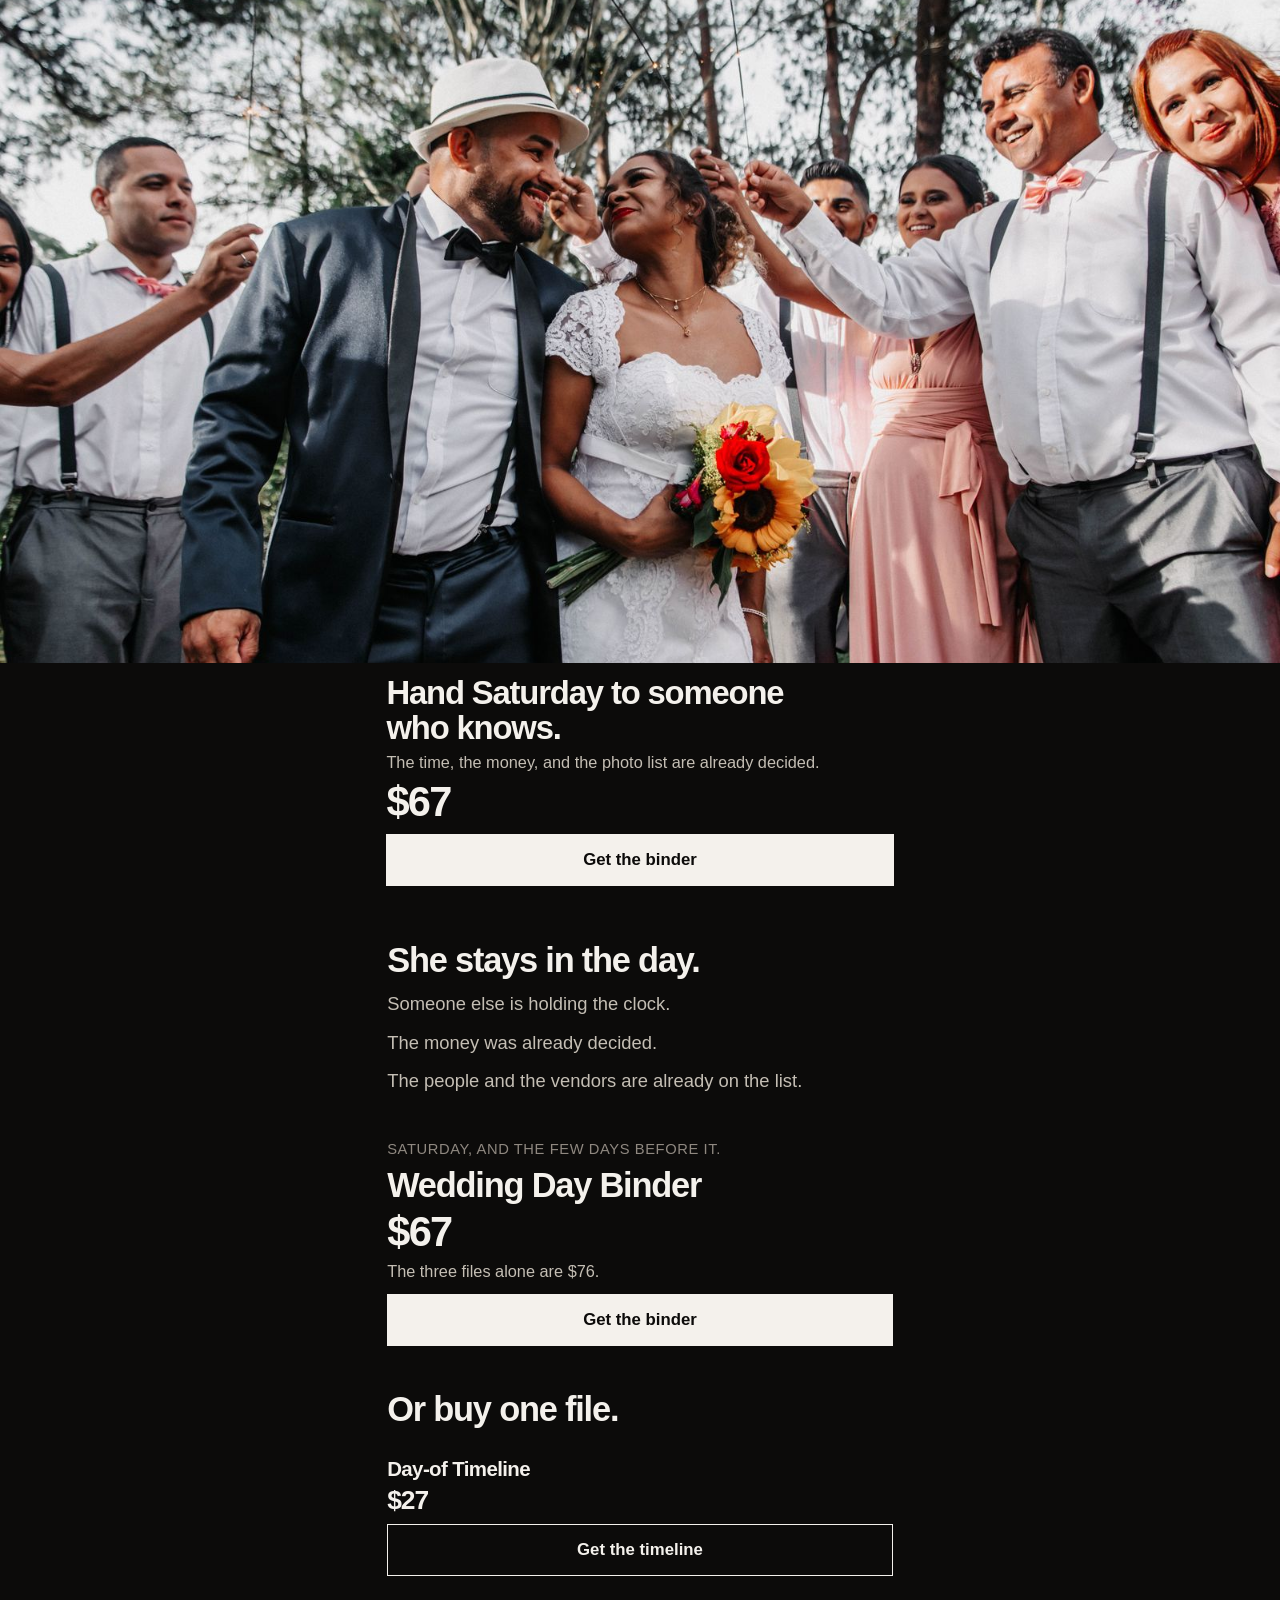
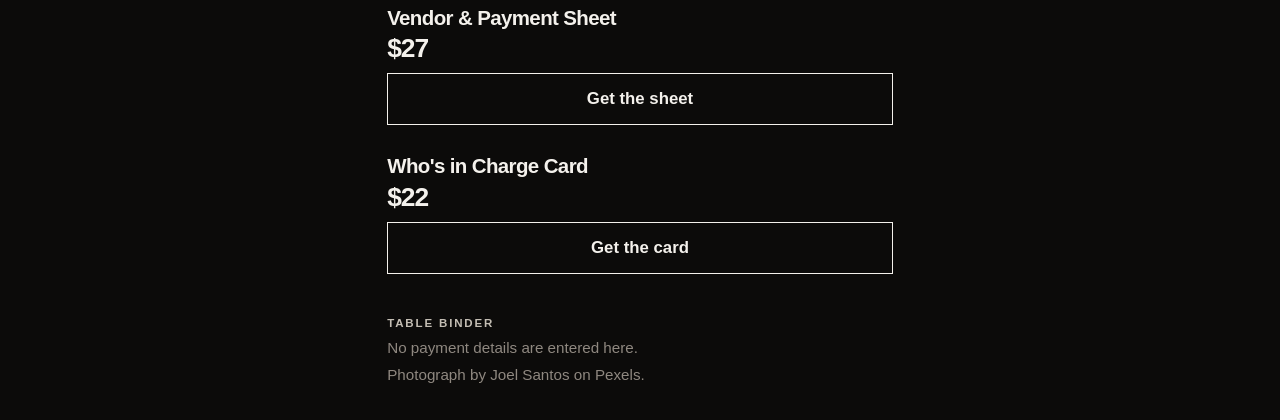
==== commit 6d98e5d5: "Put the couple on the first screen. Hand Saturday to someone who knows. The hotel photograph and the" ====
--- a/index.html
+++ b/index.html
@@ -4,40 +4,30 @@
   <meta charset="utf-8">
   <meta name="viewport" content="width=device-width, initial-scale=1">
   <meta name="theme-color" content="#0c0b0a">
-  <meta name="description" content="She is in the dress, and she is still the help desk. Wedding Day Binder, $67, for the week of the wedding.">
+  <meta name="description" content="Hand Saturday to someone who knows. The time, the money, and the photo list are already decided. Wedding Day Binder, $67.">
   <title>Table Binder — Wedding Day Binder</title>
   <link rel="icon" href="favicon.svg" type="image/svg+xml">
-  <link rel="preload" href="images/moment.jpg" as="image">
+  <link rel="preload" href="images/w4.jpg" as="image">
   <link rel="stylesheet" href="styles.css">
 </head>
 <body>
   <section class="hero">
-    <img src="images/moment.jpg" width="720" height="1280" alt="In a hotel room, her wedding dress is only half buttoned. A florist waits in the doorway with buckets of flowers, and the alarm clock and a wristwatch show different times.">
-    <div class="hero-panel">
-      <div class="hero-copy">
-        <h1>She is in the dress, and she is still the help desk.</h1>
-        <p class="price">$67</p>
-        <a class="buy" href="#binder" data-checkout="weddingDayBinder" aria-disabled="true">Get the binder</a>
-        <p class="checkout-note" hidden>The checkout link for this file has not been added yet.</p>
-      </div>
+    <img src="images/w4.jpg" width="1600" height="1067" alt="A bride and groom laugh at each other outdoors, guests close around them.">
+    <div class="hero-copy">
+      <h1>Hand Saturday to someone who knows.</h1>
+      <p class="dek">The time, the money, and the photo list are already decided.</p>
+      <p class="price">$67</p>
+      <a class="buy" href="#binder" data-checkout="weddingDayBinder">Get the binder</a>
+      <p class="checkout-note" hidden>The checkout link for this file has not been added yet.</p>
     </div>
   </section>
 
   <main>
-    <section class="cost" aria-labelledby="cost-heading">
-      <h2 id="cost-heading">They pull her out of the chair for a text.</h2>
-      <p>A vendor arrives on the wrong clock. An hour of the room is already gone.</p>
-      <p>Her mother has one time. The DJ has another. Two people repeat both, and that story lasts longer than the wedding.</p>
-      <p>The friend who said she would run Saturday is finished by late afternoon. The questions come back to the chair.</p>
-      <p>A photographer’s hour. The room running long. A vendor who bills the wait.</p>
-      <p>She is the help desk, in the dress, on the day she was supposed to be done answering.</p>
-    </section>
-
-    <section class="relief" aria-labelledby="relief-heading">
-      <h2 id="relief-heading">Someone else is holding the day.</h2>
-      <p>The same question gets the same answer.</p>
-      <p>She stays in the chair.</p>
-      <p>Saturday was already decided.</p>
+    <section class="stay" aria-labelledby="stay-heading">
+      <h2 id="stay-heading">She stays in the day.</h2>
+      <p>Someone else is holding the clock.</p>
+      <p>The money was already decided.</p>
+      <p>The people and the vendors are already on the list.</p>
     </section>
 
     <section class="offer" id="binder" aria-labelledby="offer-heading">
@@ -45,7 +35,7 @@
       <h2 id="offer-heading">Wedding Day Binder</h2>
       <p class="price">$67</p>
       <p class="alone">The three files alone are $76.</p>
-      <a class="buy" href="#binder" data-checkout="weddingDayBinder" aria-disabled="true">Get the binder</a>
+      <a class="buy" href="#binder" data-checkout="weddingDayBinder">Get the binder</a>
       <p class="checkout-note" hidden>The checkout link for this file has not been added yet.</p>
     </section>
 
@@ -55,21 +45,21 @@
       <article>
         <h3>Day-of Timeline</h3>
         <p class="price">$27</p>
-        <a class="buy" href="#binder" data-checkout="dayOfTimeline" aria-disabled="true">Get the timeline</a>
+        <a class="buy" href="#binder" data-checkout="dayOfTimeline">Get the timeline</a>
         <p class="checkout-note" hidden>The checkout link for this file has not been added yet.</p>
       </article>
 
       <article>
         <h3>Vendor &amp; Payment Sheet</h3>
         <p class="price">$27</p>
-        <a class="buy" href="#binder" data-checkout="vendorPaymentSheet" aria-disabled="true">Get the sheet</a>
+        <a class="buy" href="#binder" data-checkout="vendorPaymentSheet">Get the sheet</a>
         <p class="checkout-note" hidden>The checkout link for this file has not been added yet.</p>
       </article>
 
       <article>
         <h3>Who's in Charge Card</h3>
         <p class="price">$22</p>
-        <a class="buy" href="#binder" data-checkout="whosInChargeCard" aria-disabled="true">Get the card</a>
+        <a class="buy" href="#binder" data-checkout="whosInChargeCard">Get the card</a>
         <p class="checkout-note" hidden>The checkout link for this file has not been added yet.</p>
       </article>
     </section>
@@ -78,6 +68,7 @@
   <footer>
     <p class="brand">Table Binder</p>
     <p>No payment details are entered here.</p>
+    <p>Photograph by Joel Santos on Pexels.</p>
   </footer>
 
   <script src="checkout.config.js"></script>
--- a/styles.css
+++ b/styles.css
@@ -30,9 +30,8 @@
 [hidden] { display: none !important; }
 
 .hero {
-  position: relative;
   display: flex;
-  align-items: flex-end;
+  flex-direction: column;
   height: 100vh;
   height: 100svh;
   height: 100dvh;
@@ -41,49 +40,40 @@
 }
 
 .hero img {
-  position: absolute;
-  inset: 0;
+  display: block;
   width: 100%;
-  height: 100%;
+  flex: 1 1 auto;
+  min-height: 0;
   object-fit: cover;
-  object-position: 18% 42%;
-}
-
-.hero-panel {
-  position: relative;
-  z-index: 1;
-  width: 100%;
-  background: var(--bg);
-}
-
-.hero-panel::before {
-  content: "";
-  position: absolute;
-  left: 0;
-  right: 0;
-  bottom: 100%;
-  height: 6vh;
-  background: linear-gradient(to top, var(--bg), transparent);
-  pointer-events: none;
+  object-position: center 38%;
 }
 
 .hero-copy {
+  flex: 0 0 auto;
   width: min(36rem, 100%);
   margin: 0 auto;
-  padding: 0.15rem 1.15rem calc(1rem + env(safe-area-inset-bottom));
+  padding: 0.85rem 1.15rem calc(0.9rem + env(safe-area-inset-bottom));
 }
 
 .hero h1 {
-  max-width: 16em;
-  font-size: clamp(1.55rem, 6.6vw, 2.15rem);
+  max-width: 14em;
+  font-size: clamp(1.45rem, 6.2vw, 2.05rem);
   font-weight: 650;
   letter-spacing: -0.035em;
   line-height: 1.05;
 }
 
+.dek {
+  margin-top: 0.45rem;
+  max-width: 28em;
+  color: var(--dim);
+  font-size: 1.02rem;
+  line-height: 1.3;
+}
+
 .price {
-  margin-top: 0.55rem;
-  font-size: 2.75rem;
+  margin-top: 0.45rem;
+  font-size: 2.6rem;
   font-weight: 650;
   letter-spacing: -0.04em;
   line-height: 1;
@@ -94,7 +84,7 @@
   align-items: center;
   justify-content: center;
   min-height: 3.25rem;
-  margin-top: 0.8rem;
+  margin-top: 0.7rem;
   padding: 0.85rem 1rem;
   border: 1px solid var(--ink);
   background: var(--ink);
@@ -105,6 +95,7 @@
   line-height: 1.2;
   text-align: center;
   text-decoration: none;
+  cursor: pointer;
 }
 
 .buy:hover { background: #fff; }
@@ -120,25 +111,22 @@
   font-size: 0.95rem;
 }
 
-main {
+main,
+footer {
   width: min(36rem, 100%);
   margin: 0 auto;
 }
 
-.cost,
-.relief,
+.stay,
 .offer,
 .singles {
   padding-right: 1.2rem;
   padding-left: 1.2rem;
 }
 
-.cost { padding-top: 2.75rem; }
-
-.relief { padding-top: 2.85rem; }
-
-.cost h2,
-.relief h2,
+.stay { padding-top: 2.6rem; }
+
+.stay h2,
 .offer h2,
 .singles h2 {
   font-size: clamp(1.7rem, 7vw, 2.15rem);
@@ -147,23 +135,14 @@
   line-height: 1.08;
 }
 
-.cost p,
-.relief p {
-  margin-top: 1.05rem;
-  color: var(--dim);
-  font-size: 1.125rem;
-  line-height: 1.45;
-}
-
-.relief { padding-bottom: 0.5rem; }
-
-.relief p {
-  color: var(--ink);
-  font-size: 1.28rem;
-  line-height: 1.3;
-}
-
-.offer { padding-top: 3.25rem; }
+.stay p {
+  margin-top: 0.85rem;
+  color: var(--dim);
+  font-size: 1.15rem;
+  line-height: 1.35;
+}
+
+.offer { padding-top: 2.8rem; }
 
 .week {
   color: var(--quiet);
@@ -180,7 +159,7 @@
   font-size: 1.02rem;
 }
 
-.singles { padding-top: 3.1rem; }
+.singles { padding-top: 2.8rem; }
 
 .singles article { margin-top: 1.7rem; }
 
@@ -203,15 +182,14 @@
 .singles .buy:hover { background: rgba(244, 241, 236, 0.06); }
 
 footer {
-  width: min(36rem, 100%);
-  margin: 0 auto;
-  padding: 2.75rem 1.2rem calc(2.4rem + env(safe-area-inset-bottom));
+  padding: 2.6rem 1.2rem calc(2.2rem + env(safe-area-inset-bottom));
   color: var(--quiet);
   font-size: 0.95rem;
 }
 
+footer p + p { margin-top: 0.35rem; }
+
 .brand {
-  margin-bottom: 0.3rem;
   color: var(--dim);
   font-size: 0.72rem;
   font-weight: 650;
